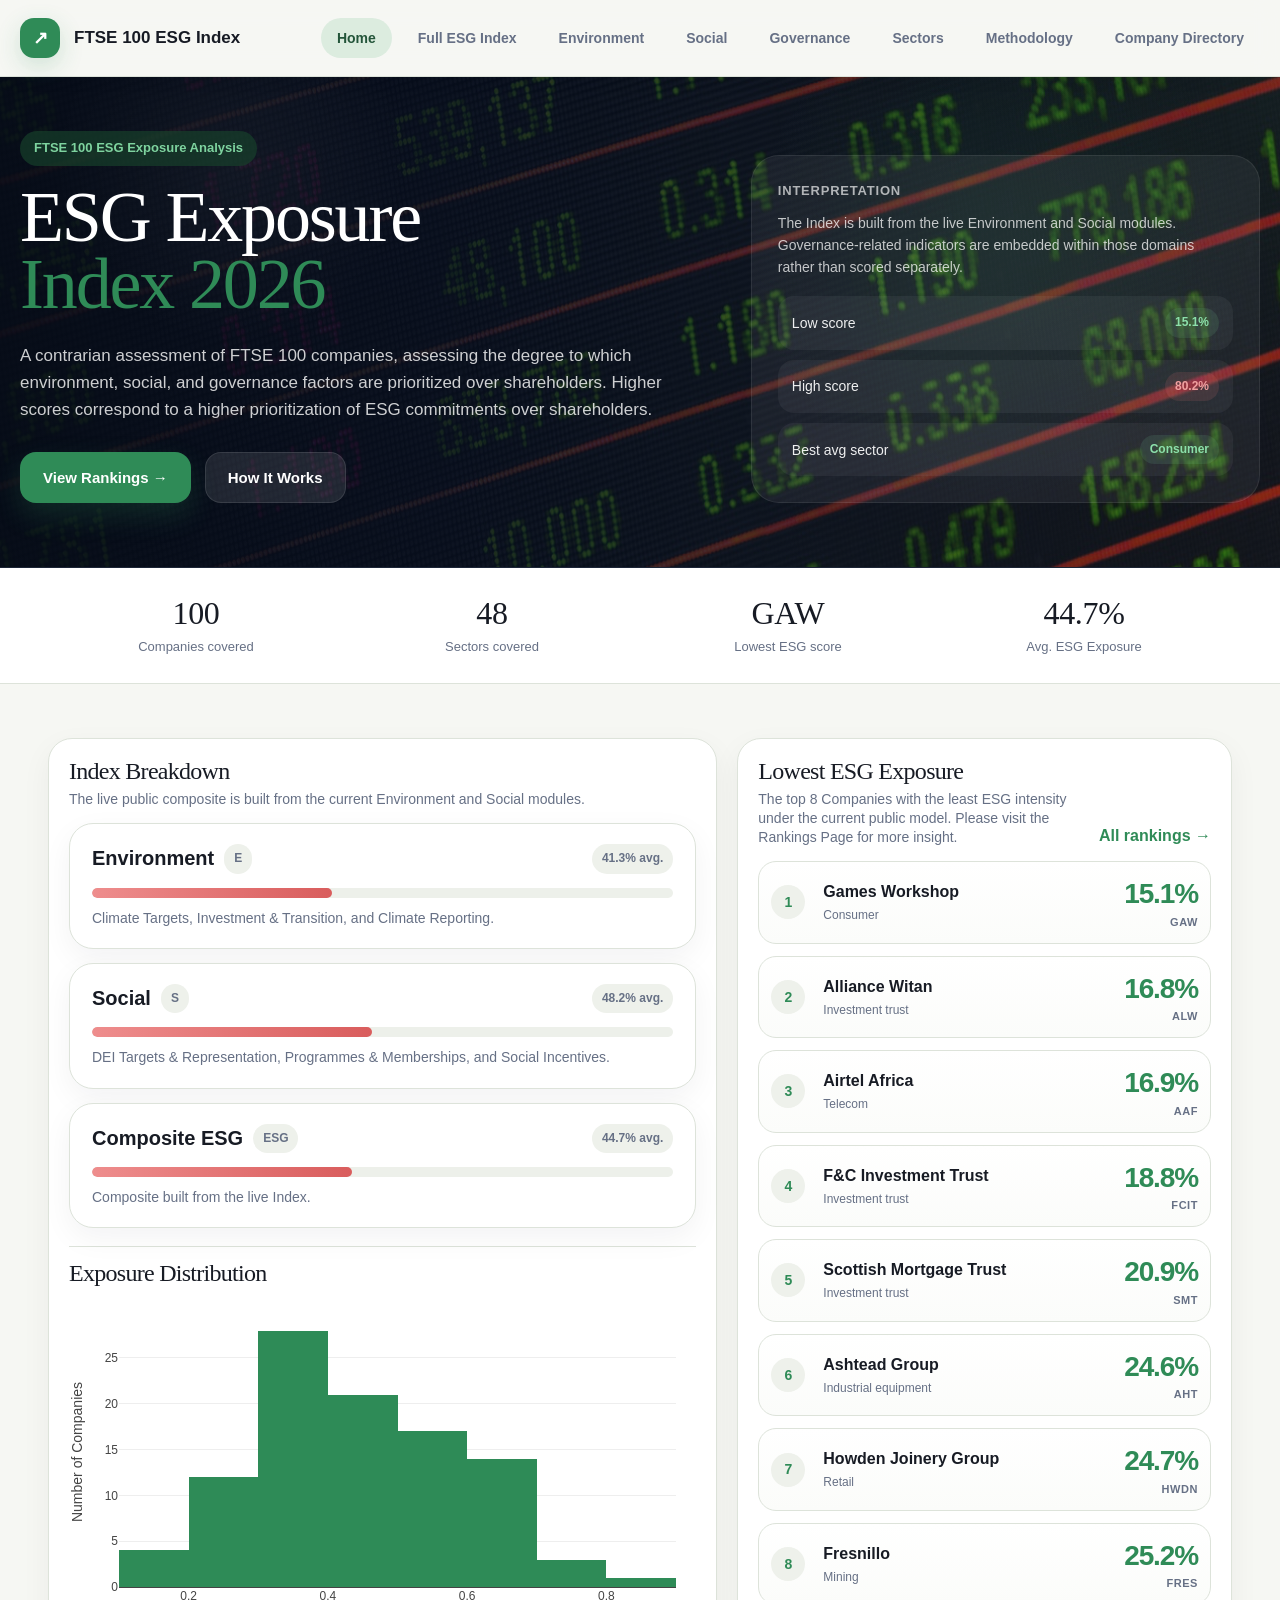
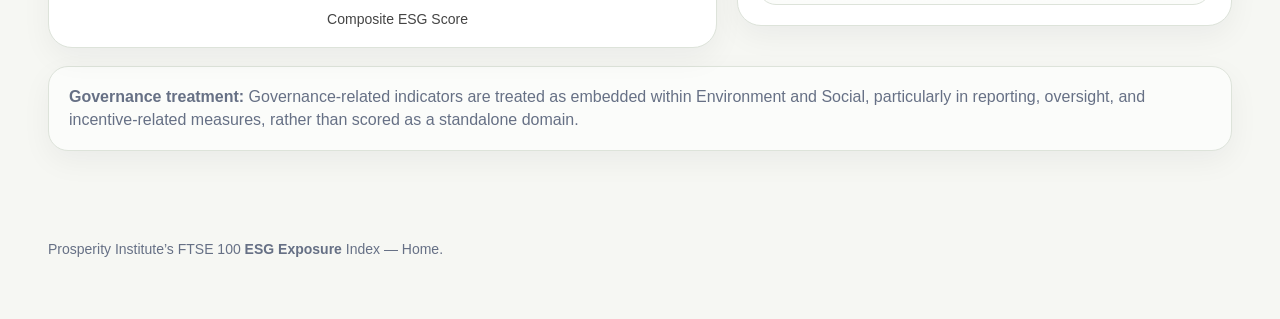
==== index.html @ 39b583f1 "Changing front page intro" ====
<!DOCTYPE html>
<html lang="en">
<head>
  <meta charset="UTF-8" />
  <meta name="viewport" content="width=device-width, initial-scale=1.0" />
  <title>FTSE 100 ESG Exposure Index</title>
  <link rel="stylesheet" href="styles.css" />
  <script src="https://cdn.plot.ly/plotly-2.35.2.min.js"></script>
  <script defer src="data.js"></script>
  <script defer src="index.js"></script>
</head>
<body>
  <header>
    <div class="wrap nav">
      <a href="index.html" class="brand">
        <div class="brand-mark">↗</div>
        <div class="brand-name">FTSE 100 ESG Index</div>
      </a>
      <nav class="nav-links">
        <a href="index.html" class="active">Home</a>
        <a href="esg.html">Full ESG Index</a>
        <a href="rankings.html">Environment</a>
        <a href="social.html">Social</a>
        <a href="governance.html">Governance</a>
        <a href="sectors.html">Sectors</a>
        <a href="methodology.html">Methodology</a>
        <a href="companies.html">Company Directory</a>
      </nav>
    </div>
  </header>

  <section class="hero">
    <div class="wrap hero-inner">
      <div>
        <div class="eyebrow">FTSE 100 ESG Exposure Analysis</div>
        <h1>
          ESG Exposure
          <span class="accent">Index 2026</span>
        </h1>
        <p>
          A contrarian assessment of FTSE 100 companies, assessing the degree to which environment, social, and governance factors are prioritized over shareholders. Higher scores correspond to a higher prioritization of ESG commitments over shareholders.
        </p>

        <div class="hero-actions">
          <a href="esg.html" class="btn btn-primary">View Rankings →</a>
          <a href="methodology.html" class="btn btn-secondary">How It Works</a>
        </div>
      </div>

      <div class="hero-panel">
        <h3>Interpretation</h3>
        <p>
          The Index is built from the live Environment and Social modules.
          Governance-related indicators are embedded within those domains rather than scored separately.
        </p>
        <div class="signal-list" id="heroSignalList"></div>
      </div>
    </div>
  </section>

  <div class="stats-strip">
    <div class="wrap stats-grid" id="overviewStatsGrid"></div>
  </div>

  <section class="page">
    <div class="wrap">
      <div class="overview-feature-grid">
        <div class="card overview-breakdown-card">
          <div class="section-head overview-feature-head">
            <div>
              <h2>Index Breakdown</h2>
              <p>
                The live public composite is built from the current Environment and Social modules.
              </p>
            </div>
          </div>

          <div class="pillar-stack">
            <div class="pillar-card">
              <div class="pillar-top">
                <div class="pillar-title">
                  <span>Environment</span>
                  <span class="pill">E</span>
                </div>
                <span class="pill" id="envAvgPill">0.0% avg.</span>
              </div>
              <div class="progress red">
                <span id="envAvgBar" style="width:0%"></span>
              </div>
              <div class="pillar-note">
                Climate Targets, Investment &amp; Transition, and Climate Reporting.
              </div>
            </div>

            <div class="pillar-card">
              <div class="pillar-top">
                <div class="pillar-title">
                  <span>Social</span>
                  <span class="pill">S</span>
                </div>
                <span class="pill" id="socAvgPill">0.0% avg.</span>
              </div>
              <div class="progress red">
                <span id="socAvgBar" style="width:0%"></span>
              </div>
              <div class="pillar-note">
                DEI Targets &amp; Representation, Programmes &amp; Memberships, and Social Incentives.
              </div>
            </div>

            <div class="pillar-card">
              <div class="pillar-top">
                <div class="pillar-title">
                  <span>Composite ESG</span>
                  <span class="pill">ESG</span>
                </div>
                <span class="pill" id="esgAvgPill">0.0% avg.</span>
              </div>
              <div class="progress red">
                <span id="esgAvgBar" style="width:0%"></span>
              </div>
              <div class="pillar-note">
               Composite built from the live Index.
              </div>
            </div>
          </div>

         <div class="overview-distribution-block">
  <div class="section-head overview-feature-head">
    <h2>Exposure Distribution</h2>
  </div>
  <div id="overviewDistributionChart" style="width:100%;height:320px;"></div>
</div>

</div> <!-- CLOSE overview-breakdown-card -->

<div class="card overview-leaderboard-card">
          <div class="section-head overview-feature-head">
            <div>
              <h2>Lowest ESG Exposure</h2>
              <p>The top 8 Companies with the least ESG intensity under the current public model. Please visit the Rankings Page for more insight.</p>
            </div>
            <a href="esg.html" class="section-link">All rankings →</a>
          </div>

          <div class="leaderboard-list" id="overviewLeaderboard"></div>
        </div>
      </div>

      <div class="construction" style="margin-top:18px;">
        <strong>Governance treatment:</strong>
        Governance-related indicators are treated as embedded within Environment and Social,
        particularly in reporting, oversight, and incentive-related measures, rather than scored as a
        standalone domain.
      </div>
    </div>
  </section>

  <footer class="foot">
    <div class="wrap">
      Prosperity Institute’s FTSE 100 <strong>ESG Exposure</strong> Index — Home.
    </div>
  </footer>
</body>
</html>
---- styles.css ----
:root {
  --bg: #f6f7f3;
  --surface: #ffffff;
  --surface-soft: #f0f3ee;
  --surface-muted: #eef1eb;
  --ink: #171b24;
  --ink-soft: #667085;
  --ink-faint: #98a2b3;
  --line: #dde3da;
  --line-dark: #d0d8ce;

  --navy: #10192b;
  --navy-2: #17233b;

  --green: #2f8b57;
  --green-soft: #dcecdf;
  --green-faint: #edf7ef;

  --social: #4867c9;
  --social-soft: #e8ecfb;
  --social-faint: #f3f5fe;

  --esg: #6d4cc4;
  --esg-soft: #eee8fb;
  --esg-faint: #f7f4fe;

  --red: #d95d5d;
  --red-soft: #fae8e8;

  --amber: #c6872f;
  --amber-soft: #f6ecd9;

  --shadow: 0 10px 30px rgba(16, 25, 43, 0.05);
  --shadow-strong: 0 18px 40px rgba(16, 25, 43, 0.08);
  --radius-xl: 28px;
  --radius-lg: 24px;
  --radius-md: 18px;
  --radius-sm: 12px;
}

* {
  box-sizing: border-box;
}

html {
  scroll-behavior: smooth;
}

body {
  margin: 0;
  font-family: Inter, Arial, sans-serif;
  background: var(--bg);
  color: var(--ink);
  line-height: 1.45;
  -webkit-font-smoothing: antialiased;
  text-rendering: optimizeLegibility;
}

a {
  color: inherit;
  text-decoration: none;
}

.wrap {
  max-width: 1240px;
  margin: 0 auto;
  padding: 0 28px;
}

.wrap-wide {
  max-width: 1540px;
  margin: 0 auto;
  padding: 0 24px;
}

/* =========================
   Header / Navigation
========================= */

header {
  position: sticky;
  top: 0;
  z-index: 50;
  background: rgba(246, 247, 243, 0.92);
  backdrop-filter: blur(12px);
  border-bottom: 1px solid var(--line);
  box-shadow: 0 4px 18px rgba(16, 25, 43, 0.03);
}

.nav {
  display: flex;
  align-items: center;
  justify-content: space-between;
  gap: 24px;
  padding: 18px 0;
}

.brand {
  display: flex;
  align-items: center;
  gap: 14px;
  font-weight: 700;
  color: var(--ink);
  text-decoration: none;
  min-width: 0;
}

.brand-mark {
  width: 40px;
  height: 40px;
  border-radius: 14px;
  display: grid;
  place-items: center;
  background: var(--green);
  color: white;
  box-shadow: 0 8px 24px rgba(47, 139, 87, 0.2);
  font-size: 18px;
  flex: 0 0 auto;
}

.brand-name {
  font-size: 17px;
  font-weight: 700;
  white-space: nowrap;
}

.nav-links {
  display: flex;
  gap: 10px;
  flex-wrap: wrap;
  justify-content: flex-end;
}

.nav-links a {
  padding: 10px 16px;
  border-radius: 999px;
  color: var(--ink-soft);
  font-weight: 600;
  font-size: 14px;
  transition: 0.18s ease;
}

.nav-links a.active,
.nav-links a:hover {
  background: var(--green-soft);
  color: #24553a;
}

/* Environment button — slightly darker green */
.nav-links a[href="rankings.html"]:hover,
.nav-links a[href="rankings.html"].active {
  background: #b9d3bf;
  color: #0f2b1d;
}

/* ESG button always purple when hovered / active */
.nav-links a[href="esg.html"]:hover,
.nav-links a[href="esg.html"].active {
  background: var(--esg-soft);
  color: #5336a1;
}

/* Social button always blue when hovered / active */
.nav-links a[href="social.html"]:hover,
.nav-links a[href="social.html"].active {
  background: var(--social-soft);
  color: #334a96;
}

/* Governance button always red when hovered / active */
.nav-links a[href="governance.html"]:hover,
.nav-links a[href="governance.html"].active {
  background: var(--red-soft);
  color: #b54747;
}

.hero {
  position: relative;
  overflow: hidden;
  color: white;
  border-bottom: 1px solid rgba(255, 255, 255, 0.05);
  background: linear-gradient(90deg, var(--navy) 0%, #111a2d 48%, #0f1727 100%);
}

.hero::before {
  content: "";
  position: absolute;
  inset: 0;
  background:
    linear-gradient(
      90deg,
      rgba(6, 12, 24, 0.96) 0%,
      rgba(8, 15, 30, 0.90) 34%,
      rgba(9, 18, 34, 0.72) 58%,
      rgba(10, 18, 34, 0.48) 100%
    ),
    radial-gradient(circle at right top, rgba(47, 139, 87, 0.14), transparent 28%),
    url("./Stock_Market_Changes.png") center center / cover no-repeat;
  z-index: 0;
}
.hero::after {
  content: "";
  position: absolute;
  inset: 0;
  background:
    radial-gradient(circle at 78% 35%, rgba(47, 139, 87, 0.12), transparent 24%),
    radial-gradient(circle at 18% 18%, rgba(255, 255, 255, 0.04), transparent 16%);
  pointer-events: none;
  z-index: 0;
}

.hero-inner {
  position: relative;
  z-index: 1;
}

.hero-inner {
  display: grid;
  grid-template-columns: 1.15fr 0.85fr;
  gap: 42px;
  padding: 54px 0 64px;
  align-items: stretch;
}

.eyebrow {
  display: inline-flex;
  align-items: center;
  gap: 8px;
  padding: 8px 14px;
  border-radius: 999px;
  background: rgba(24, 66, 43, 0.65);
  color: #7ed39f;
  font-size: 13px;
  font-weight: 600;
}

.hero h1 {
  margin: 18px 0 0;
  font-family: Georgia, "Times New Roman", serif;
  font-size: 72px;
  line-height: 0.93;
  letter-spacing: -0.03em;
  font-weight: 400;
}

.hero h1 .accent {
  color: var(--green);
  display: block;
}

.hero p {
  margin: 24px 0 0;
  max-width: 740px;
  color: rgba(255, 255, 255, 0.8);
  font-size: 17px;
  line-height: 1.6;
}

.hero-actions {
  margin-top: 28px;
  display: flex;
  gap: 14px;
  flex-wrap: wrap;
}

.btn {
  display: inline-flex;
  align-items: center;
  justify-content: center;
  gap: 10px;
  padding: 14px 22px;
  border-radius: 16px;
  font-weight: 700;
  font-size: 15px;
  border: 1px solid transparent;
  transition: transform 0.15s ease, box-shadow 0.15s ease, opacity 0.15s ease;
}

.btn:hover {
  transform: translateY(-1px);
}

.btn-primary {
  background: var(--green);
  color: white;
  box-shadow: 0 12px 28px rgba(47, 139, 87, 0.22);
}

.btn-secondary {
  background: rgba(255, 255, 255, 0.1);
  color: white;
  border-color: rgba(255, 255, 255, 0.1);
}

.hero-panel {
  align-self: end;
  background: rgba(255, 255, 255, 0.06);
  border: 1px solid rgba(255, 255, 255, 0.08);
  border-radius: var(--radius-xl);
  padding: 26px;
}

.hero-panel h3 {
  margin: 0 0 12px;
  font-size: 13px;
  letter-spacing: 0.06em;
  text-transform: uppercase;
  color: rgba(255, 255, 255, 0.66);
}

.hero-panel p {
  margin: 0 0 14px;
  font-size: 14px;
  color: rgba(255, 255, 255, 0.74);
  line-height: 1.55;
}

.signal-list {
  display: grid;
  gap: 10px;
  margin-top: 18px;
}

.signal {
  display: flex;
  align-items: center;
  justify-content: space-between;
  gap: 16px;
  background: rgba(255, 255, 255, 0.05);
  border-radius: 16px;
  padding: 12px 14px;
}

.signal .name {
  font-size: 14px;
  color: rgba(255, 255, 255, 0.92);
}

.signal .tag {
  border-radius: 999px;
  padding: 6px 10px;
  background: rgba(126, 211, 159, 0.12);
  color: #8ce0aa;
  font-size: 12px;
  font-weight: 700;
}

/* =========================
   Stats Strip
========================= */

.stats-strip {
  background: var(--surface);
  border-bottom: 1px solid var(--line);
}

.stats-grid {
  display: grid;
  grid-template-columns: repeat(4, 1fr);
  gap: 0;
}

.stat {
  padding: 28px 12px;
  text-align: center;
}

.stat-value {
  font-family: Georgia, "Times New Roman", serif;
  font-size: 44px;
  line-height: 1.05;
  letter-spacing: -0.02em;
  font-weight: 400;
}

.stat-label {
  margin-top: 6px;
  color: var(--ink-soft);
  font-size: 15px;
}

/* =========================
   General Page Sections
========================= */

section.page {
  padding: 54px 0;
}

.section-head {
  display: flex;
  align-items: end;
  justify-content: space-between;
  gap: 20px;
  margin-bottom: 22px;
}

.section-head h1,
.section-head h2 {
  margin: 0;
  font-family: Georgia, "Times New Roman", serif;
  font-size: 46px;
  line-height: 1.02;
  letter-spacing: -0.03em;
  font-weight: 400;
  white-space: normal;
  overflow-wrap: anywhere;
  word-break: break-word;
  max-width: 100%;
}

.section-head p {
  margin: 8px 0 0;
  color: var(--ink-soft);
  max-width: 760px;
  font-size: 18px;
  line-height: 1.4;
}

.section-link {
  color: var(--green);
  font-weight: 700;
  white-space: nowrap;
}

.construction {
  margin-top: 18px;
  background: #fbfcfa;
  border: 1px solid var(--line);
  border-radius: 20px;
  padding: 18px 20px;
  color: var(--ink-soft);
  box-shadow: var(--shadow);
}

/* =========================
   Cards / Blocks
========================= */

.pillar-card,
.card,
.method-card,
.simple-card {
  background: var(--surface);
  border: 1px solid var(--line);
  border-radius: 24px;
  box-shadow: var(--shadow);
}

.pillar-stack {
  display: grid;
  gap: 14px;
}

.pillar-card {
  padding: 20px 22px;
}

.pillar-top {
  display: flex;
  justify-content: space-between;
  gap: 16px;
  align-items: center;
  margin-bottom: 14px;
}

.pillar-title {
  display: flex;
  gap: 10px;
  align-items: center;
  font-weight: 700;
  font-size: 20px;
}

.pill {
  display: inline-flex;
  align-items: center;
  gap: 8px;
  padding: 6px 10px;
  border-radius: 999px;
  font-size: 12px;
  font-weight: 700;
  background: var(--surface-muted);
  color: var(--ink-soft);
}

.progress {
  position: relative;
  width: 100%;
  height: 10px;
  background: #edf0ea;
  border-radius: 999px;
  overflow: hidden;
}

.progress > span {
  display: block;
  height: 100%;
  border-radius: 999px;
  background: linear-gradient(90deg, #40b777 0%, var(--green) 100%);
}

.progress.red > span {
  background: linear-gradient(90deg, #ee8d8d 0%, var(--red) 100%);
}

.pillar-note {
  margin-top: 10px;
  color: var(--ink-soft);
  font-size: 14px;
}

.method-grid,
.simple-grid {
  display: grid;
  grid-template-columns: repeat(3, 1fr);
  gap: 18px;
}

.method-card,
.simple-card {
  padding: 24px;
}

.method-card h3,
.simple-card h3 {
  margin: 0 0 14px;
  font-size: 24px;
  font-family: Georgia, "Times New Roman", serif;
  font-weight: 400;
}

.method-card ul {
  margin: 0;
  padding-left: 18px;
  color: var(--ink-soft);
}

.method-card li {
  margin: 10px 0;
}

.simple-card p,
.simple-card li {
  color: var(--ink-soft);
  margin: 0;
}

/* =========================
   Leaderboard
========================= */

.leaderboard {
  padding: 20px;
}

.leaderboard-list {
  display: grid;
  gap: 10px;
}

.lb-row {
  display: grid;
  grid-template-columns: 46px minmax(0, 1fr) 140px;
  gap: 14px;
  align-items: center;
  padding: 14px 14px;
  border-radius: 18px;
  border: 1px solid var(--line);
  background: linear-gradient(180deg, #fff, #fbfcfa);
}

.lb-rank {
  width: 34px;
  height: 34px;
  border-radius: 999px;
  display: grid;
  place-items: center;
  background: var(--surface-muted);
  color: var(--green);
  font-weight: 800;
  font-size: 14px;
}

.lb-company .name {
  font-weight: 700;
  font-size: 18px;
  white-space: nowrap;
  overflow: hidden;
  text-overflow: ellipsis;
}

.lb-company .meta {
  margin-top: 4px;
  color: var(--ink-soft);
  font-size: 13px;
}

.lb-score {
  text-align: right;
}

.lb-score .value {
  font-size: 34px;
  font-weight: 800;
  letter-spacing: -0.04em;
}

.lb-score .ticker {
  color: var(--ink-soft);
  font-size: 12px;
  font-weight: 700;
  letter-spacing: 0.05em;
}

/* =========================
   Toolbar / Controls
========================= */

.toolbar {
  display: grid;
  grid-template-columns: minmax(0, 1fr) 220px 160px;
  gap: 12px;
  margin: 22px 0;
}

.control {
  border-radius: 18px;
  border: 1px solid var(--line-dark);
  background: var(--surface);
  padding: 14px 16px;
  font-size: 15px;
  color: var(--ink);
  outline: none;
  transition: border-color 0.15s ease, box-shadow 0.15s ease, background 0.15s ease;
}

.control::placeholder {
  color: var(--ink-faint);
}

.control:focus {
  border-color: rgba(47, 139, 87, 0.55);
  box-shadow: 0 0 0 4px rgba(47, 139, 87, 0.10);
  background: #fff;
}

/* =========================
   Tables
========================= */

.table-card {
  background: var(--surface);
  border: 1px solid var(--line);
  border-radius: 24px;
  box-shadow: var(--shadow-strong);
  overflow: hidden;
}

.table-wrap {
  overflow-x: auto;
  border-radius: 24px;
}

table {
  width: 100%;
  border-collapse: collapse;
  min-width: 1350px;
}

thead th {
  text-align: left;
  padding: 18px 16px;
  font-size: 13px;
  color: var(--ink-soft);
  letter-spacing: 0.04em;
  text-transform: uppercase;
  border-bottom: 1px solid var(--line);
  background: #fbfcfa;
  position: sticky;
  top: 0;
  z-index: 2;
  cursor: pointer;
  white-space: nowrap;
  transition: color 0.15s ease, background 0.15s ease;
}

thead th:hover {
  color: var(--ink);
  background: #f5f7f3;
}

tbody td {
  padding: 16px;
  border-bottom: 1px solid var(--line);
  vertical-align: middle;
  font-size: 15px;
}

tbody tr {
  transition: background 0.15s ease;
}

tbody tr:hover {
  background: #fbfcfa;
}

tbody tr:nth-child(even) {
  background: rgba(251, 252, 250, 0.55);
}

tbody tr:nth-child(even):hover {
  background: #f7f9f5;
}

.rank-badge {
  width: 32px;
  height: 32px;
  border-radius: 999px;
  display: grid;
  place-items: center;
  background: var(--surface-muted);
  color: var(--green);
  font-weight: 800;
  font-size: 14px;
}

.ticker-badge {
  display: inline-flex;
  padding: 5px 8px;
  border-radius: 8px;
  background: var(--surface-muted);
  color: var(--ink-soft);
  font-size: 12px;
  font-weight: 700;
  letter-spacing: 0.03em;
}

.company-name {
  font-weight: 700;
  font-size: 16px;
  min-width: 240px;
}

.sector-name {
  color: var(--ink-soft);
}

.metric-cell {
  display: flex;
  align-items: center;
  gap: 10px;
}

.metric-cell .pct {
  min-width: 54px;
  text-align: right;
  color: var(--ink-soft);
  font-weight: 700;
  font-size: 13px;
  font-variant-numeric: tabular-nums;
}

.tiny-track {
  width: 82px;
  height: 8px;
  border-radius: 999px;
  background: #edf0ea;
  overflow: hidden;
  position: relative;
}

.tiny-fill {
  height: 100%;
  border-radius: 999px;
  background: linear-gradient(90deg, #40b777 0%, var(--green) 100%);
}

.tiny-fill.bad {
  background: linear-gradient(90deg, #ee8d8d 0%, var(--red) 100%);
}

.score-value {
  font-size: 17px;
  font-weight: 800;
  letter-spacing: -0.02em;
  font-variant-numeric: tabular-nums;
}

.tier-pill {
  display: inline-flex;
  align-items: center;
  gap: 8px;
  padding: 8px 12px;
  border-radius: 999px;
  font-size: 13px;
  font-weight: 700;
}

.tier-pill::before {
  content: '';
  width: 7px;
  height: 7px;
  border-radius: 999px;
  background: currentColor;
}

.tier-best {
  color: #1f7a46;
  background: #e8f5ea;
}

.tier-good {
  color: #4f9b63;
  background: #eef8f0;
}

.tier-moderate {
  color: #b7811f;
  background: #f8edd8;
}

.tier-poor {
  color: #c96a2b;
  background: #faeadf;
}

.tier-wasteful {
  color: #c94b4b;
  background: #f9e3e3;
}

/* =========================
   Optional Domain Utility Classes
   (Can be used later without breaking anything now)
========================= */

.domain-pill {
  display: inline-flex;
  align-items: center;
  gap: 8px;
  border-radius: 999px;
  padding: 7px 12px;
  font-size: 12px;
  font-weight: 800;
  letter-spacing: 0.02em;
}

.domain-pill.environment {
  background: var(--green-soft);
  color: #24553a;
}

.domain-pill.social {
  background: var(--social-soft);
  color: #334a96;
}

.domain-pill.esg {
  background: var(--esg-soft);
  color: #5336a1;
}

.page-banner {
  background: var(--surface);
  border: 1px solid var(--line);
  border-radius: 24px;
  box-shadow: var(--shadow);
  padding: 20px 22px;
  margin-bottom: 18px;
}

.page-banner.environment {
  background:
    linear-gradient(180deg, #ffffff 0%, #f8fcf9 100%);
  border-color: #d7e7db;
}

.page-banner.social {
  background:
    linear-gradient(180deg, #ffffff 0%, #f8f9fe 100%);
  border-color: #dce3fb;
}

.page-banner.esg {
  background:
    linear-gradient(180deg, #ffffff 0%, #faf8fe 100%);
  border-color: #e5dcfa;
}

/* =========================
   Sector Summary / Page Support
========================= */

.sector-stat-card {
  min-height: 120px;
  display: flex;
  flex-direction: column;
  justify-content: space-between;
  padding: 14px 18px;
}

.sector-stat-value {
  font-size: 22px !important;
  line-height: 1.05 !important;
  white-space: normal !important;
  overflow-wrap: anywhere !important;
  word-break: break-word !important;
  max-width: 100% !important;
  margin: 6px 0 !important;
}

.stat-note {
  font-size: 12px;
  line-height: 1.2;
  margin-top: 6px;
}

.mini-chart-card,
.sector-panel-card,
.main-leaderboard-card {
  background: var(--surface);
  border: 1px solid var(--line);
  border-radius: 24px;
  box-shadow: var(--shadow);
}

.mini-chart-card,
.sector-panel-card {
  padding: 18px 20px 20px 20px;
}

.main-leaderboard-card {
  padding: 20px;
}

.overview-mini-head {
  margin-bottom: 10px !important;
}

.overview-mini-head p {
  font-size: 15px !important;
  line-height: 1.3 !important;
  margin: 0 !important;
  white-space: normal !important;
  overflow-wrap: anywhere !important;
  word-break: break-word !important;
  max-width: 100% !important;
}

.sector-head {
  margin-bottom: 14px !important;
}

.sector-head h2 {
  font-size: 26px !important;
  line-height: 1.08 !important;
  margin: 0 0 6px 0 !important;
  white-space: normal !important;
  overflow-wrap: anywhere !important;
  word-break: break-word !important;
}

.sector-head p {
  font-size: 15px !important;
  line-height: 1.3 !important;
  margin: 0 !important;
  white-space: normal !important;
  overflow-wrap: anywhere !important;
  word-break: break-word !important;
  max-width: 100% !important;
}

/* =========================
   Footer
========================= */

.foot {
  padding: 34px 0 60px;
  color: var(--ink-soft);
  font-size: 14px;
}

/* =========================
   Responsive
========================= */

@media (max-width: 1200px) {
  .hero-inner {
    grid-template-columns: 1fr;
  }

  .stats-grid {
    grid-template-columns: repeat(2, 1fr);
  }
}

@media (max-width: 980px) {
  .toolbar {
    grid-template-columns: 1fr;
  }

  .method-grid,
  .simple-grid {
    grid-template-columns: 1fr;
  }

  .overview-grid {
    grid-template-columns: 1fr;
  }

  .section-head {
    align-items: start;
    flex-direction: column;
  }

  .section-head h1,
  .section-head h2 {
    font-size: 38px;
  }

  .hero h1 {
    font-size: 58px;
  }

  .nav {
    align-items: flex-start;
    flex-direction: column;
  }

  .nav-links {
    justify-content: flex-start;
  }
}

@media (max-width: 900px) {
  .sector-stat-value {
    font-size: 18px !important;
  }

  .overview-mini-head h2,
  .sector-head h2 {
    font-size: 22px !important;
  }

  .overview-mini-head p,
  .sector-head p {
    font-size: 14px !important;
  }

  .mini-chart-card,
  .sector-panel-card {
    padding: 16px;
  }
}

@media (max-width: 720px) {
  .wrap,
  .wrap-wide {
    padding-left: 18px;
    padding-right: 18px;
  }

  .hero h1 {
    font-size: 46px;
  }

  .section-head h1,
  .section-head h2 {
    font-size: 32px;
  }

  .stat-value {
    font-size: 40px;
  }

  .company-name {
    min-width: 180px;
  }
}

@media (max-width: 640px) {
  .overview-mini-head h2,
  .sector-head h2 {
    font-size: 20px !important;
  }

  .nav-links a {
    padding: 9px 13px;
    font-size: 13px;
  }

  .btn {
    width: 100%;
  }
}
/* =========================
   SOCIAL PAGE TABLE COMPACT FIX
========================= */

body.page-social table {
  min-width: 1180px;
}

body.page-social thead th {
  white-space: normal;
  line-height: 1.15;
  font-size: 11px;
  padding: 16px 12px;
}

body.page-social tbody td {
  padding: 14px 12px;
}

body.page-social .company-name {
  min-width: 150px;
  font-size: 15px;
}

body.page-social .sector-name {
  font-size: 13px;
}

body.page-social .metric-cell {
  gap: 8px;
}

body.page-social .tiny-track {
  width: 64px;
}

body.page-social .metric-cell .pct {
  min-width: 40px;
  font-size: 12px;
}

body.page-social .score-value {
  font-size: 16px;
}

body.page-social .ticker-badge {
  font-size: 11px;
  padding: 4px 7px;
}

body.page-social .tier-pill {
  padding: 7px 10px;
  font-size: 12px;
}

@media (max-width: 1200px) {
  body.page-social table {
    min-width: 1080px;
  }

  body.page-social .company-name {
    min-width: 135px;
  }

  body.page-social .tiny-track {
    width: 58px;
  }
}

@media (max-width: 900px) {
  body.page-social table {
    min-width: 980px;
  }

  body.page-social thead th {
    font-size: 10px;
    padding: 14px 10px;
  }

  body.page-social tbody td {
    padding: 12px 10px;
  }

  body.page-social .company-name {
    min-width: 120px;
    font-size: 14px;
  }

  body.page-social .tiny-track {
    width: 52px;
  }

  body.page-social .metric-cell .pct {
    min-width: 36px;
    font-size: 11px;
  }
}
/* =========================
   OVERVIEW / SECTORS LAYOUT REFRESH
========================= */

.overview-feature-grid {
  display: grid;
  grid-template-columns: 1.15fr 0.85fr;
  gap: 20px;
  align-items: start;
}

.overview-feature-head {
  margin-bottom: 14px;
}

.overview-feature-head h2,
.overview-mini-head h2 {
  font-family: Georgia, "Times New Roman", serif;
  font-size: 24px;
  line-height: 1.08;
  letter-spacing: -0.03em;
  font-weight: 400;
  margin: 0 0 6px 0;
  white-space: normal;
  overflow-wrap: anywhere;
  word-break: break-word;
}
.overview-feature-head p {
  margin: 0;
  font-size: 14px;
  line-height: 1.35;
  color: var(--ink-soft);
  max-width: 100%;
}

.overview-breakdown-card,
.overview-leaderboard-card {
  padding: 20px;
}

.breakdown-stack {
  display: grid;
  gap: 12px;
}

.breakdown-row {
  display: grid;
  grid-template-columns: minmax(0, 1fr) 96px;
  gap: 16px;
  align-items: center;
  padding: 16px 16px;
  border: 1px solid var(--line);
  border-radius: 18px;
  background: linear-gradient(180deg, #fff, #fbfcfa);
}

.breakdown-main {
  min-width: 0;
}

.breakdown-title {
  font-size: 15px;
  font-weight: 800;
  margin-bottom: 4px;
}

.breakdown-note {
  font-size: 13px;
  line-height: 1.35;
  color: var(--ink-soft);
}

.breakdown-metric {
  text-align: right;
  font-size: 15px;
  font-weight: 800;
  color: var(--green);
  white-space: nowrap;
}

.overview-mini-grid {
  display: grid;
  grid-template-columns: repeat(2, minmax(0, 1fr));
  gap: 18px;
}

.overview-leaderboard-card .leaderboard-list {
  gap: 12px;
}

.overview-leaderboard-card .lb-row {
  grid-template-columns: 40px minmax(0, 1fr) 92px;
  gap: 12px;
  padding: 12px 12px;
}

.overview-leaderboard-card .lb-company .name {
  font-size: 16px;
}

.overview-leaderboard-card .lb-company .meta {
  font-size: 12px;
}

.overview-leaderboard-card .lb-score .value {
  font-size: 28px;
  color: var(--green);
}

.overview-leaderboard-card .lb-score .ticker {
  font-size: 11px;
}

@media (max-width: 1100px) {
  .overview-feature-grid {
    grid-template-columns: 1fr;
  }

  .overview-mini-grid {
    grid-template-columns: 1fr;
  }
}

@media (max-width: 720px) {
  .breakdown-row {
    grid-template-columns: 1fr;
    gap: 10px;
  }

  .breakdown-metric {
    text-align: left;
  }

  .overview-breakdown-card,
  .overview-leaderboard-card {
    padding: 16px;
  }
}
/* =========================
   HOMEPAGE BREAKDOWN CARD FIX
========================= */

.breakdown-card-list {
  display: grid;
  gap: 14px;
}

.breakdown-card-item {
  border: 1px solid var(--line);
  border-radius: 18px;
  background: linear-gradient(180deg, #fff, #fbfcfa);
  padding: 16px 16px 14px;
}

.breakdown-card-top {
  display: flex;
  align-items: center;
  justify-content: space-between;
  gap: 16px;
  margin-bottom: 12px;
}

.breakdown-card-title-wrap {
  display: flex;
  align-items: center;
  gap: 10px;
  min-width: 0;
}

.breakdown-card-title {
  font-size: 16px;
  font-weight: 800;
  color: var(--ink);
}

.breakdown-card-tag {
  display: inline-flex;
  align-items: center;
  justify-content: center;
  min-width: 28px;
  height: 28px;
  padding: 0 8px;
  border-radius: 999px;
  background: var(--surface-muted);
  color: var(--ink-soft);
  font-size: 12px;
  font-weight: 800;
}

.breakdown-card-value {
  font-size: 16px;
  font-weight: 800;
  color: var(--green);
  white-space: nowrap;
}

.breakdown-card-value span {
  font-size: 12px;
  font-weight: 700;
  color: var(--ink-soft);
}

.breakdown-bar-track {
  width: 100%;
  height: 10px;
  border-radius: 999px;
  background: #eceee9;
  overflow: hidden;
  margin-bottom: 10px;
}

.breakdown-bar-fill {
  height: 100%;
  border-radius: 999px;
  background: linear-gradient(90deg, #ea9a9a 0%, #d95d5d 100%);
}

.breakdown-card-note {
  font-size: 13px;
  line-height: 1.4;
  color: var(--ink-soft);
}

.overview-distribution-block {
  margin-top: 18px;
  padding-top: 14px;
  border-top: 1px solid var(--line);
}

@media (max-width: 720px) {
  .breakdown-card-top {
    align-items: flex-start;
    flex-direction: column;
  }

  .breakdown-card-value {
    white-space: normal;
  }
}
/* =========================
   SMALLER STATS-STRIP TITLES
========================= */

#overviewStatsGrid .stat-value,
#sectorStatsGrid .stat-value {
  font-size: 32px !important;
  line-height: 1.08 !important;
  letter-spacing: -0.01em !important;
  font-weight: 400 !important;
  white-space: normal !important;
  overflow-wrap: anywhere !important;
  word-break: break-word !important;
}

#overviewStatsGrid .stat-label,
#sectorStatsGrid .stat-label {
  font-size: 13px !important;
  margin-top: 8px !important;
  line-height: 1.2 !important;
}
/* =========================
   SECTORS PAGE — STATS STRIP AS WIDGET
========================= */

.sector-stats-widget {
  padding: 0;
  overflow: hidden;
}

.sector-stats-grid {
  grid-template-columns: repeat(4, minmax(0, 1fr));
  background: transparent;
}

.sector-stats-widget .stat {
  padding: 24px 16px 20px;
  text-align: center;
  background: var(--surface);
}

.sector-stats-widget .stat + .stat {
  border-left: 1px solid var(--line);
}

#sectorStatsGrid .stat-value {
  font-size: 32px !important;
  line-height: 1.08 !important;
  letter-spacing: -0.01em !important;
  font-weight: 400 !important;
  white-space: normal !important;
  overflow-wrap: anywhere !important;
  word-break: break-word !important;
}

#sectorStatsGrid .stat-label {
  font-size: 12px !important;
  margin-top: 8px !important;
  line-height: 1.2 !important;
}

@media (max-width: 980px) {
  .sector-stats-grid {
    grid-template-columns: repeat(2, minmax(0, 1fr));
  }

  .sector-stats-widget .stat:nth-child(3),
  .sector-stats-widget .stat:nth-child(4) {
    border-top: 1px solid var(--line);
  }

  .sector-stats-widget .stat:nth-child(3) {
    border-left: none;
  }
}

@media (max-width: 640px) {
  .sector-stats-grid {
    grid-template-columns: 1fr;
  }

  .sector-stats-widget .stat + .stat {
    border-left: none;
    border-top: 1px solid var(--line);
  }
}

.governance-score-value {
  font-size: 16px;
  font-weight: 800;
  letter-spacing: -0.02em;
  font-variant-numeric: tabular-nums;
}

.governance-score-best {
  color: var(--green);
}

.governance-score-good {
  color:var(--green);
}

.governance-score-moderate {
  color: var(--yellow);
}

.governance-score-poor {
  color: var(--red);
}

.governance-score-wasteful {
  color: var(--red);
}
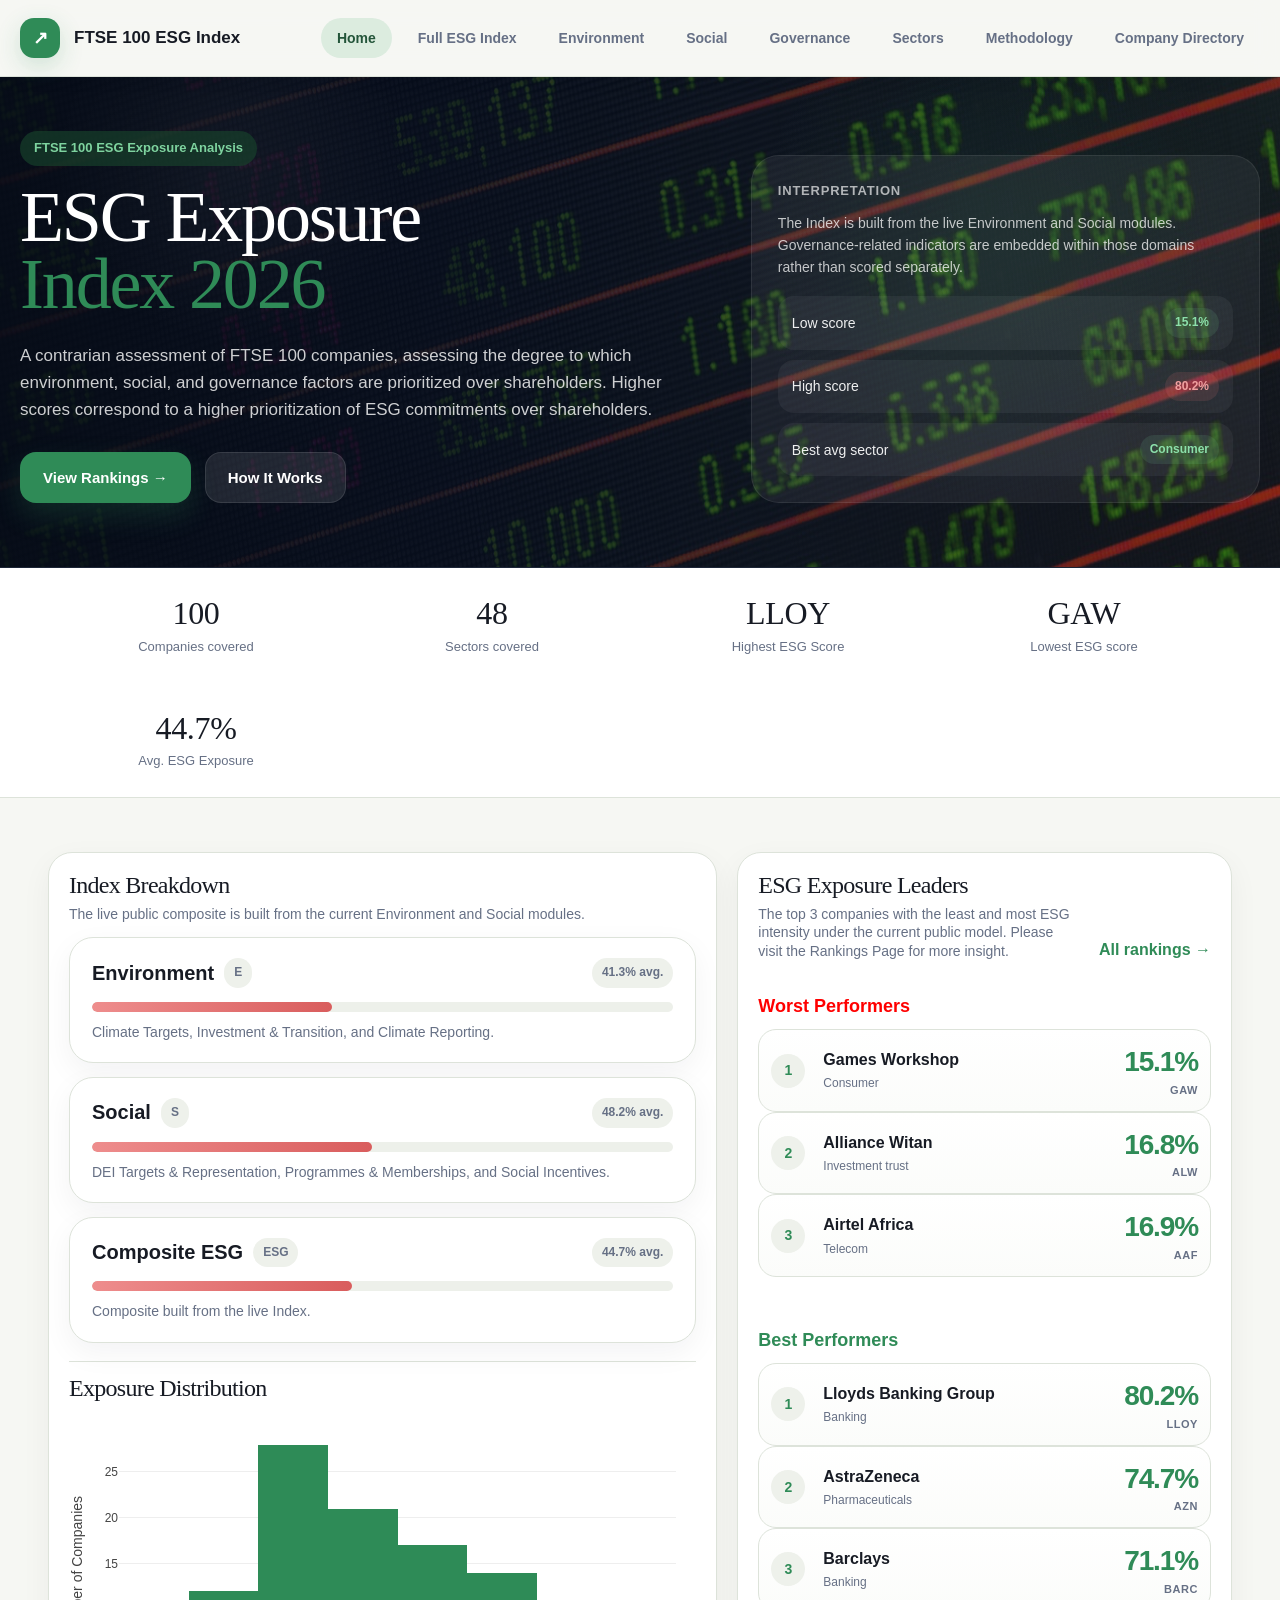
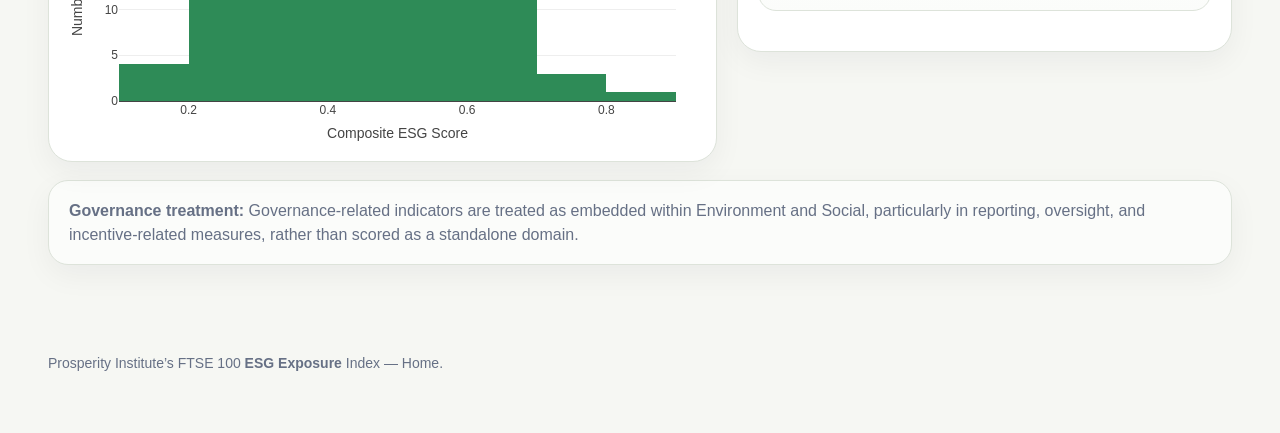
==== commit bab0a67c: "Change front page rankings" ====
--- a/index.html
+++ b/index.html
@@ -137,8 +137,8 @@
 <div class="card overview-leaderboard-card">
           <div class="section-head overview-feature-head">
             <div>
-              <h2>Lowest ESG Exposure</h2>
-              <p>The top 8 Companies with the least ESG intensity under the current public model. Please visit the Rankings Page for more insight.</p>
+              <h2>ESG Exposure Leaders</h2>
+              <p>The top 3 companies with the least and most ESG intensity under the current public model. Please visit the Rankings Page for more insight.</p>
             </div>
             <a href="esg.html" class="section-link">All rankings →</a>
           </div>
--- a/styles.css
+++ b/styles.css
@@ -1304,6 +1304,32 @@
   font-size: 11px;
 }
 
+.worst-value {
+  color: red;
+}
+
+.best-value {
+  color: var(--green);
+}
+
+.leaderboard-section {
+  margin-bottom: 20px;
+}
+
+.leaderboard-section h3 {
+  font-size: 18px;
+  margin-bottom: 10px;
+  font-weight: 600;
+}
+
+.worst-section h3 {
+  color: red;
+}
+
+.best-section h3 {
+  color: var(--green);
+}
+
 @media (max-width: 1100px) {
   .overview-feature-grid {
     grid-template-columns: 1fr;
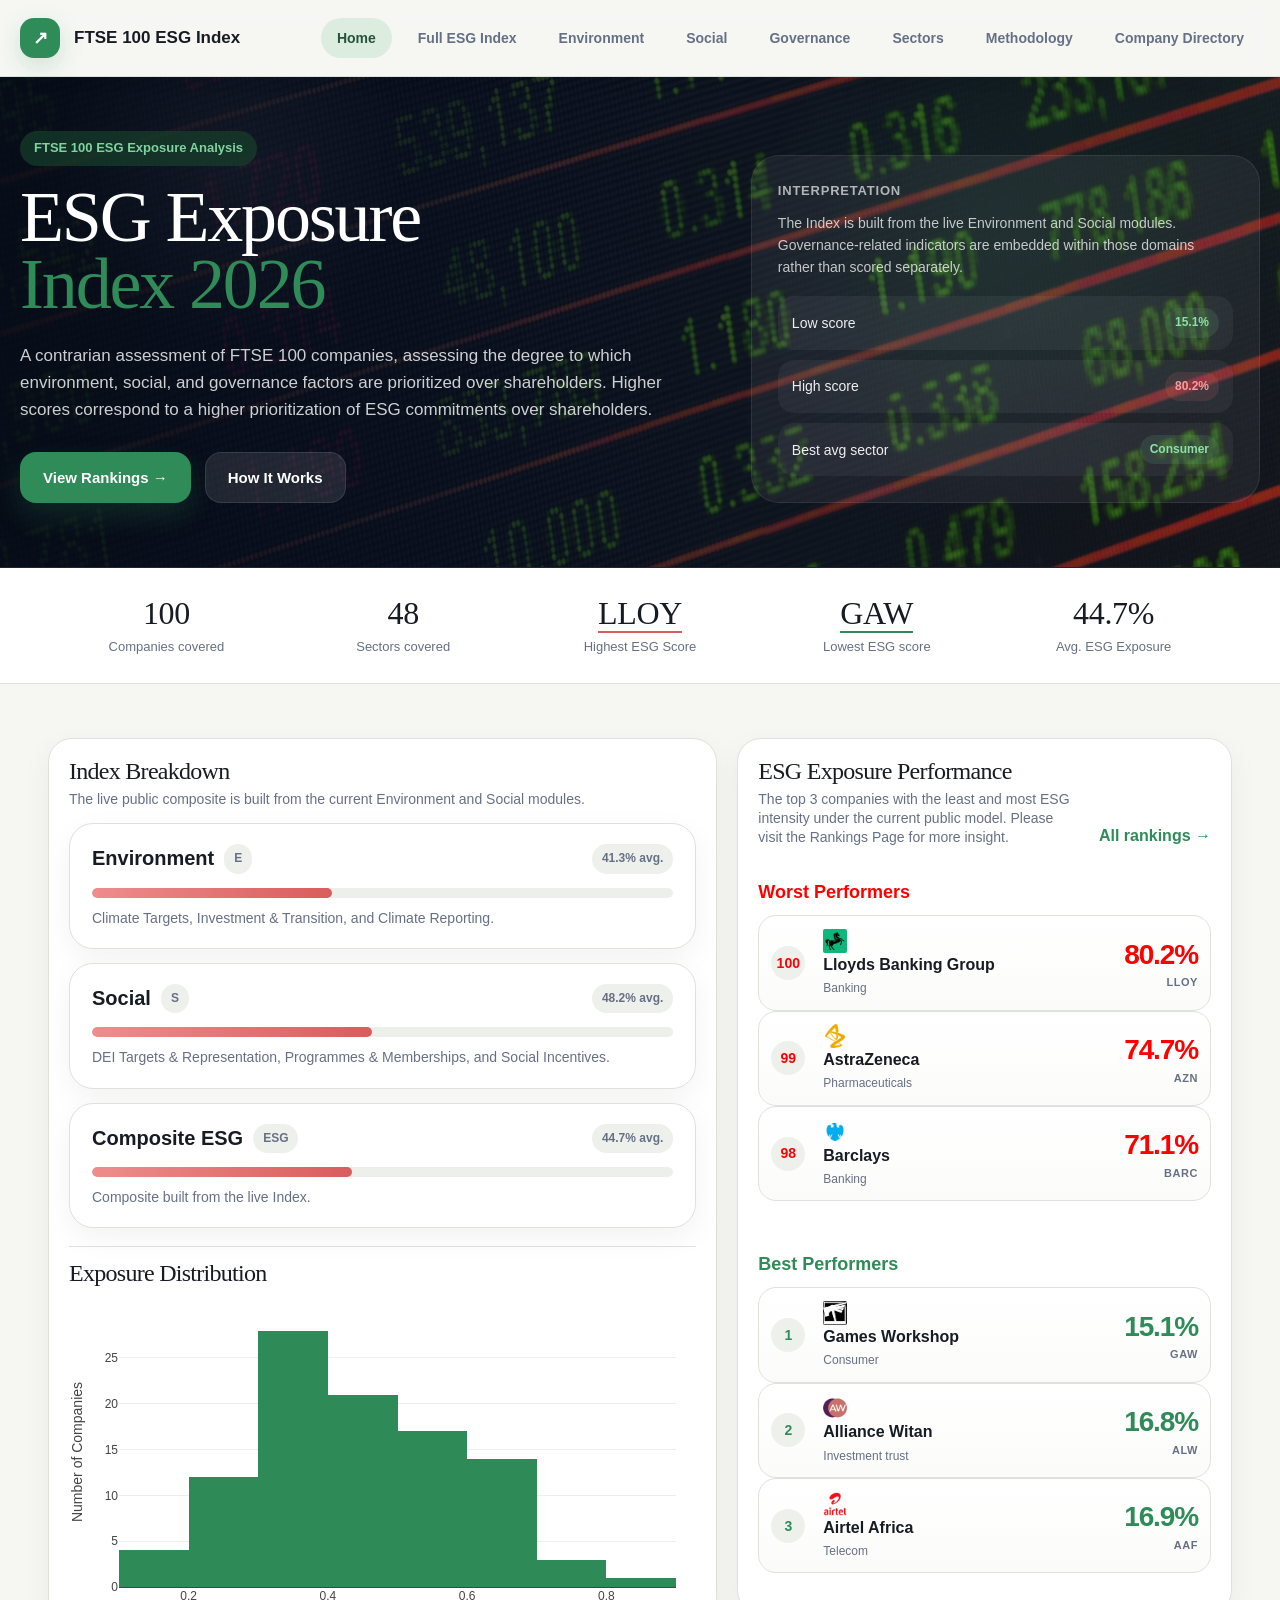
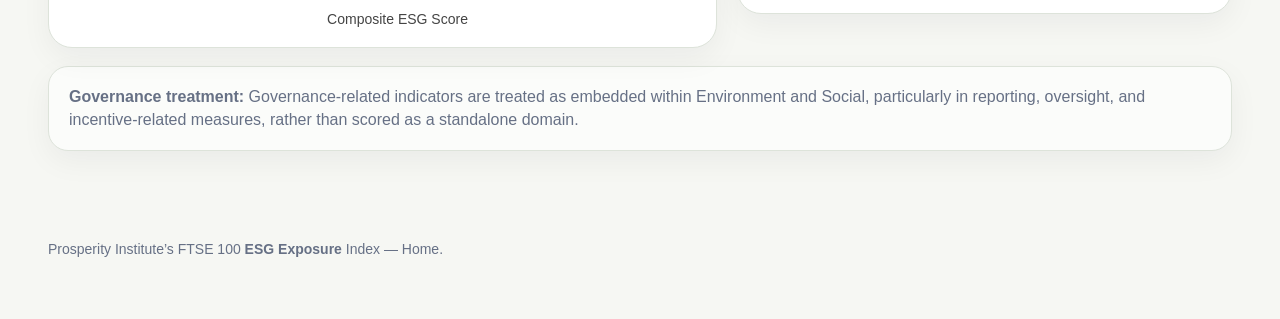
==== commit 986c8587: "Name Change" ====
--- a/index.html
+++ b/index.html
@@ -137,7 +137,7 @@
 <div class="card overview-leaderboard-card">
           <div class="section-head overview-feature-head">
             <div>
-              <h2>ESG Exposure Leaders</h2>
+              <h2>ESG Exposure Performance</h2>
               <p>The top 3 companies with the least and most ESG intensity under the current public model. Please visit the Rankings Page for more insight.</p>
             </div>
             <a href="esg.html" class="section-link">All rankings →</a>
--- a/styles.css
+++ b/styles.css
@@ -292,6 +292,220 @@
   border-color: rgba(255, 255, 255, 0.1);
 }
 
+.btn-score-info {
+  background: var(--green);
+  color: white;
+  box-shadow: 0 8px 20px rgba(47, 139, 87, 0.18);
+  margin-top: 16px;
+  gap: 8px;
+  font-size: 14px;
+}
+
+.btn-score-info span {
+  display: inline-flex;
+  align-items: center;
+  justify-content: center;
+  width: 24px;
+  height: 24px;
+  background: rgba(255, 255, 255, 0.25);
+  border-radius: 50%;
+  font-weight: 800;
+  font-size: 12px;
+}
+
+.btn-score-info:hover {
+  box-shadow: 0 12px 28px rgba(47, 139, 87, 0.22);
+}
+
+/* =========================
+   Modal
+========================= */
+
+.modal {
+  display: none;
+  position: fixed;
+  top: 0;
+  left: 0;
+  right: 0;
+  bottom: 0;
+  z-index: 100;
+  align-items: center;
+  justify-content: center;
+  animation: fadeIn 0.2s ease;
+}
+
+.modal[aria-hidden="false"] {
+  display: flex;
+}
+
+.modal-overlay {
+  position: absolute;
+  top: 0;
+  left: 0;
+  right: 0;
+  bottom: 0;
+  background: rgba(23, 27, 36, 0.6);
+  backdrop-filter: blur(4px);
+  animation: fadeIn 0.2s ease;
+}
+
+.modal-content {
+  position: relative;
+  background: white;
+  border-radius: var(--radius-lg);
+  box-shadow: var(--shadow-strong);
+  max-width: 600px;
+  max-height: 90vh;
+  overflow-y: auto;
+  animation: slideUp 0.3s ease;
+}
+
+@keyframes fadeIn {
+  from { opacity: 0; }
+  to { opacity: 1; }
+}
+
+@keyframes slideUp {
+  from {
+    opacity: 0;
+    transform: translateY(20px);
+  }
+  to {
+    opacity: 1;
+    transform: translateY(0);
+  }
+}
+
+.modal-header {
+  display: flex;
+  align-items: center;
+  justify-content: space-between;
+  padding: 24px 28px;
+  border-bottom: 1px solid var(--line);
+}
+
+.modal-header h2 {
+  margin: 0;
+  font-size: 24px;
+  font-weight: 700;
+  color: var(--ink);
+}
+
+.modal-close {
+  width: 36px;
+  height: 36px;
+  border: none;
+  background: transparent;
+  border-radius: 50%;
+  cursor: pointer;
+  display: flex;
+  align-items: center;
+  justify-content: center;
+  transition: background 0.2s ease;
+  flex-shrink: 0;
+}
+
+.modal-close:hover {
+  background: var(--surface-soft);
+}
+
+.modal-close::before,
+.modal-close::after {
+  content: '';
+  position: absolute;
+  width: 16px;
+  height: 2px;
+  background: var(--ink-soft);
+  border-radius: 1px;
+}
+
+.modal-close::before {
+  transform: rotate(45deg);
+}
+
+.modal-close::after {
+  transform: rotate(-45deg);
+}
+
+.modal-body {
+  padding: 28px;
+}
+
+.modal-body p {
+  margin: 0 0 16px 0;
+  color: var(--ink-soft);
+  line-height: 1.6;
+}
+
+.modal-body h3 {
+  margin: 24px 0 14px 0;
+  font-size: 16px;
+  font-weight: 700;
+  color: var(--ink);
+}
+
+.score-guide {
+  display: flex;
+  flex-direction: column;
+  gap: 16px;
+  margin: 24px 0;
+  padding: 20px;
+  background: var(--surface-muted);
+  border-radius: var(--radius-md);
+}
+
+.score-tier {
+  display: flex;
+  align-items: flex-start;
+  gap: 14px;
+}
+
+.tier-indicator {
+  width: 48px;
+  height: 48px;
+  border-radius: var(--radius-sm);
+  flex-shrink: 0;
+}
+
+.tier-indicator.best {
+  background: #2f8b57;
+}
+
+.tier-indicator.good {
+  background: #c6872f;
+}
+
+.tier-indicator.moderate {
+  background: #f4a261;
+}
+
+.tier-indicator.poor {
+  background: #d95d5d;
+}
+
+.tier-indicator.wasteful {
+  background: #8b4545;
+}
+
+.score-tier strong {
+  display: block;
+  margin-bottom: 4px;
+  color: var(--ink);
+}
+
+.score-range {
+  font-size: 12px;
+  color: var(--ink-faint);
+  font-weight: 600;
+  letter-spacing: 0.05em;
+}
+
+.score-tier p {
+  margin: 8px 0 0 0;
+  font-size: 13px;
+  line-height: 1.5;
+}
+
 .hero-panel {
   align-self: end;
   background: rgba(255, 255, 255, 0.06);
@@ -356,7 +570,7 @@
 
 .stats-grid {
   display: grid;
-  grid-template-columns: repeat(4, 1fr);
+  grid-template-columns: repeat(5, 1fr);
   gap: 0;
 }
 
@@ -568,6 +782,15 @@
   border-radius: 18px;
   border: 1px solid var(--line);
   background: linear-gradient(180deg, #fff, #fbfcfa);
+  transition: all 0.2s ease;
+}
+
+.lb-row[style*="cursor: pointer"]:hover,
+a:hover .lb-row {
+  background: linear-gradient(180deg, #fff, #f0f3ee);
+  border-color: var(--green);
+  box-shadow: 0 4px 12px rgba(47, 139, 87, 0.1);
+  transform: translateX(2px);
 }
 
 .lb-rank {
@@ -596,6 +819,14 @@
   font-size: 13px;
 }
 
+.lb-logo {
+  width: 24px;
+  height: 24px;
+  margin-right: 6px;
+  vertical-align: middle;
+  border-radius: 2px;
+}
+
 .lb-score {
   text-align: right;
 }
@@ -740,6 +971,16 @@
   font-weight: 700;
   font-size: 16px;
   min-width: 240px;
+  display: flex;
+  align-items: center;
+}
+
+.company-logo {
+  width: 32px;
+  height: 32px;
+  margin-right: 8px;
+  vertical-align: middle;
+  border-radius: 4px;
 }
 
 .sector-name {
@@ -981,6 +1222,21 @@
   font-size: 14px;
 }
 
+.method-download-note {
+  margin: 24px 0 0;
+  padding: 18px 20px;
+  background: rgba(46, 139, 87, 0.05);
+  border: 1px solid rgba(46, 139, 87, 0.12);
+  border-radius: 10px;
+  color: var(--ink-soft);
+  font-size: 14px;
+}
+
+.method-download-note a {
+  color: var(--green);
+  text-decoration: underline;
+}
+
 /* =========================
    Responsive
 ========================= */
@@ -991,7 +1247,7 @@
   }
 
   .stats-grid {
-    grid-template-columns: repeat(2, 1fr);
+    grid-template-columns: repeat(3, 1fr);
   }
 }
 
@@ -1297,18 +1553,25 @@
 
 .overview-leaderboard-card .lb-score .value {
   font-size: 28px;
-  color: var(--green);
 }
 
 .overview-leaderboard-card .lb-score .ticker {
   font-size: 11px;
 }
 
-.worst-value {
+.overview-leaderboard-card .worst-value {
   color: red;
 }
 
-.best-value {
+.overview-leaderboard-card .best-value {
+  color: var(--green);
+}
+
+.overview-leaderboard-card .worst-rank {
+  color: red;
+}
+
+.overview-leaderboard-card .best-rank {
   color: var(--green);
 }
 
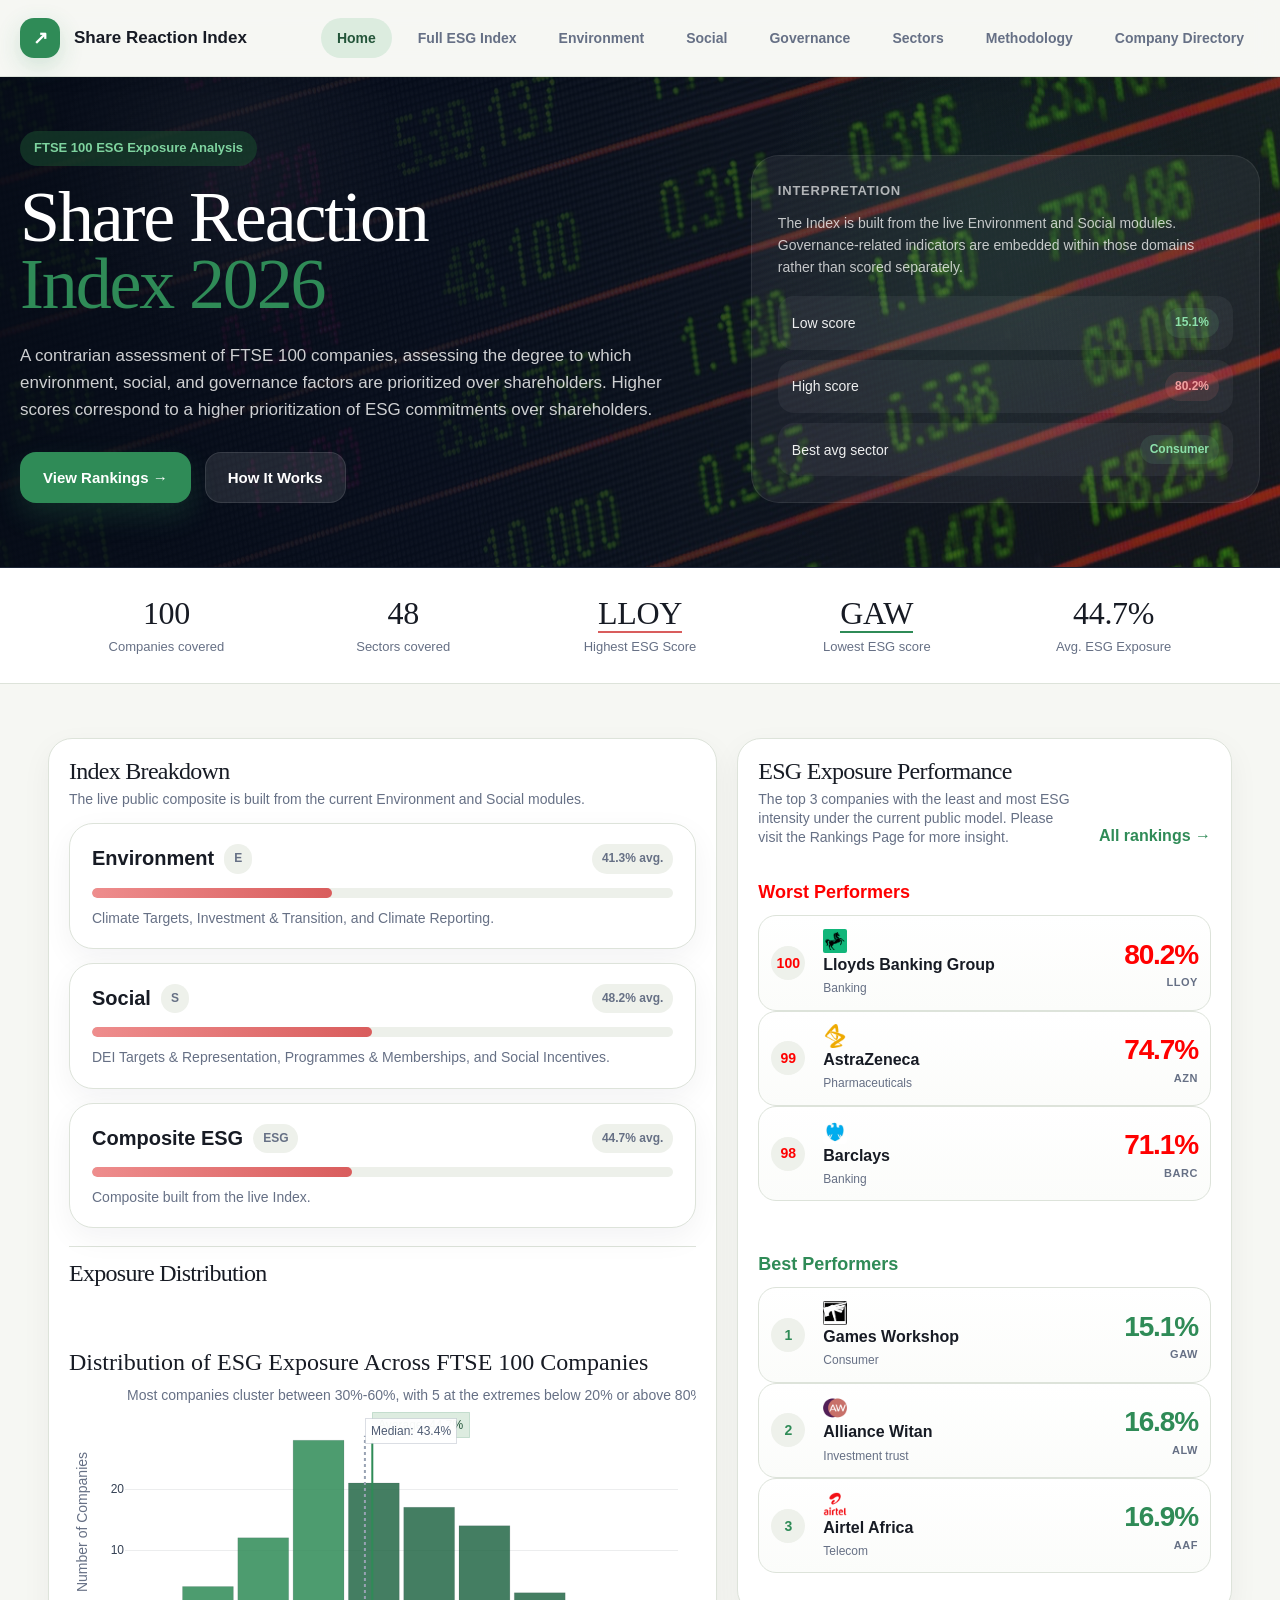
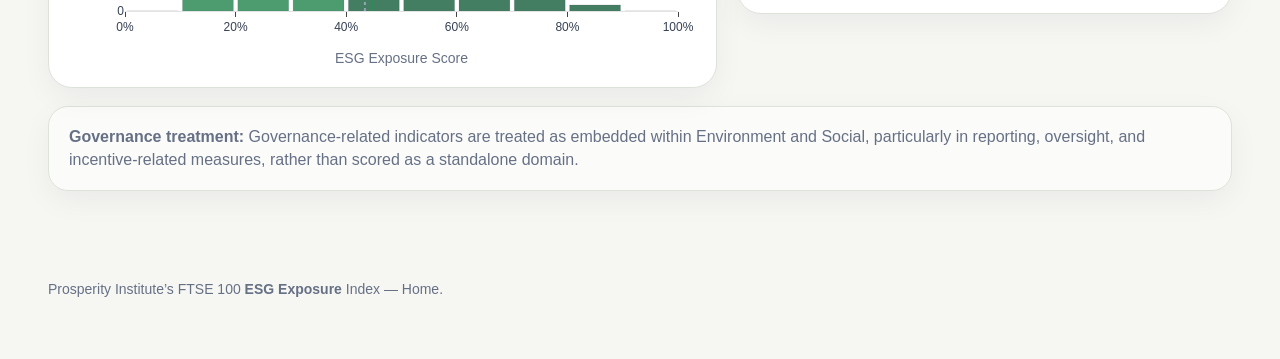
==== commit c7972786: "Front Page Changes" ====
--- a/index.html
+++ b/index.html
@@ -14,7 +14,7 @@
     <div class="wrap nav">
       <a href="index.html" class="brand">
         <div class="brand-mark">↗</div>
-        <div class="brand-name">FTSE 100 ESG Index</div>
+        <div class="brand-name">Share Reaction Index</div>
       </a>
       <nav class="nav-links">
         <a href="index.html" class="active">Home</a>
@@ -34,7 +34,7 @@
       <div>
         <div class="eyebrow">FTSE 100 ESG Exposure Analysis</div>
         <h1>
-          ESG Exposure
+          Share Reaction
           <span class="accent">Index 2026</span>
         </h1>
         <p>
@@ -76,60 +76,66 @@
           </div>
 
           <div class="pillar-stack">
-            <div class="pillar-card">
-              <div class="pillar-top">
-                <div class="pillar-title">
-                  <span>Environment</span>
-                  <span class="pill">E</span>
+            <a href="rankings.html" class="pillar-card-link">
+              <div class="pillar-card">
+                <div class="pillar-top">
+                  <div class="pillar-title">
+                    <span>Environment</span>
+                    <span class="pill">E</span>
+                  </div>
+                  <span class="pill" id="envAvgPill">0.0% avg.</span>
                 </div>
-                <span class="pill" id="envAvgPill">0.0% avg.</span>
+                <div class="progress red">
+                  <span id="envAvgBar" style="width:0%"></span>
+                </div>
+                <div class="pillar-note">
+                  Climate Targets, Investment &amp; Transition, and Climate Reporting.
+                </div>
               </div>
-              <div class="progress red">
-                <span id="envAvgBar" style="width:0%"></span>
+            </a>
+
+            <a href="social.html" class="pillar-card-link">
+              <div class="pillar-card">
+                <div class="pillar-top">
+                  <div class="pillar-title">
+                    <span>Social</span>
+                    <span class="pill">S</span>
+                  </div>
+                  <span class="pill" id="socAvgPill">0.0% avg.</span>
+                </div>
+                <div class="progress red">
+                  <span id="socAvgBar" style="width:0%"></span>
+                </div>
+                <div class="pillar-note">
+                  DEI Targets &amp; Representation, Programmes &amp; Memberships, and Social Incentives.
+                </div>
               </div>
-              <div class="pillar-note">
-                Climate Targets, Investment &amp; Transition, and Climate Reporting.
+            </a>
+
+            <a href="esg.html" class="pillar-card-link">
+              <div class="pillar-card">
+                <div class="pillar-top">
+                  <div class="pillar-title">
+                    <span>Composite ESG</span>
+                    <span class="pill">ESG</span>
+                  </div>
+                  <span class="pill" id="esgAvgPill">0.0% avg.</span>
+                </div>
+                <div class="progress red">
+                  <span id="esgAvgBar" style="width:0%"></span>
+                </div>
+                <div class="pillar-note">
+                 Composite built from the live Index.
+                </div>
               </div>
-            </div>
-
-            <div class="pillar-card">
-              <div class="pillar-top">
-                <div class="pillar-title">
-                  <span>Social</span>
-                  <span class="pill">S</span>
-                </div>
-                <span class="pill" id="socAvgPill">0.0% avg.</span>
-              </div>
-              <div class="progress red">
-                <span id="socAvgBar" style="width:0%"></span>
-              </div>
-              <div class="pillar-note">
-                DEI Targets &amp; Representation, Programmes &amp; Memberships, and Social Incentives.
-              </div>
-            </div>
-
-            <div class="pillar-card">
-              <div class="pillar-top">
-                <div class="pillar-title">
-                  <span>Composite ESG</span>
-                  <span class="pill">ESG</span>
-                </div>
-                <span class="pill" id="esgAvgPill">0.0% avg.</span>
-              </div>
-              <div class="progress red">
-                <span id="esgAvgBar" style="width:0%"></span>
-              </div>
-              <div class="pillar-note">
-               Composite built from the live Index.
-              </div>
-            </div>
+            </a>
           </div>
 
          <div class="overview-distribution-block">
   <div class="section-head overview-feature-head">
     <h2>Exposure Distribution</h2>
   </div>
-  <div id="overviewDistributionChart" style="width:100%;height:320px;"></div>
+  <div id="overviewDistributionChart" class="overview-distribution-chart"></div>
 </div>
 
 </div> <!-- CLOSE overview-breakdown-card -->
--- a/styles.css
+++ b/styles.css
@@ -263,6 +263,46 @@
   flex-wrap: wrap;
 }
 
+.profile-hero-copy {
+  min-width: 0;
+}
+
+.profile-hero-title {
+  display: flex;
+  align-items: center;
+  gap: 20px;
+  margin-top: 18px;
+}
+
+.profile-hero-title h1 {
+  margin: 0;
+  min-width: 0;
+}
+
+.profile-logo-shell {
+  width: 112px;
+  height: 112px;
+  flex: 0 0 112px;
+  display: flex;
+  align-items: center;
+  justify-content: center;
+  padding: 16px;
+  border-radius: 28px;
+  background: rgba(255, 255, 255, 0.95);
+  box-shadow: 0 18px 44px rgba(3, 8, 18, 0.28);
+  backdrop-filter: blur(6px);
+}
+
+.profile-logo-shell[hidden] {
+  display: none;
+}
+
+.profile-company-logo {
+  width: 100%;
+  height: 100%;
+  object-fit: contain;
+}
+
 .btn {
   display: inline-flex;
   align-items: center;
@@ -670,6 +710,19 @@
   padding: 20px 22px;
 }
 
+.pillar-card-link {
+  display: block;
+  text-decoration: none;
+  color: inherit;
+  transition: transform 0.2s ease, box-shadow 0.2s ease;
+}
+
+.pillar-card-link:hover .pillar-card {
+  transform: translateY(-2px);
+  box-shadow: 0 8px 24px rgba(47, 139, 87, 0.12);
+  border-color: var(--green);
+}
+
 .pillar-top {
   display: flex;
   justify-content: space-between;
@@ -881,7 +934,6 @@
 ========================= */
 
 .table-card {
-  background: var(--surface);
   border: 1px solid var(--line);
   border-radius: 24px;
   box-shadow: var(--shadow-strong);
@@ -891,57 +943,150 @@
 .table-wrap {
   overflow-x: auto;
   border-radius: 24px;
-}
-
-table {
+  background: var(--surface);
+}
+
+.table-header {
+  border-bottom: 1px solid var(--line);
+  background: #fbfcfa;
+}
+
+.score-table {
   width: 100%;
-  border-collapse: collapse;
-  min-width: 1350px;
-}
-
-thead th {
+  border-collapse: separate;
+  border-spacing: 0;
+  table-layout: fixed;
+  min-width: 1120px;
+}
+
+.score-table thead th {
+  padding: 18px 20px;
+  border-bottom: 1px solid var(--line);
   text-align: left;
-  padding: 18px 16px;
+  vertical-align: middle;
+  background: #fbfcfa;
+}
+
+.table-header .header-cell {
+  display: inline-flex;
+  align-items: center;
+  justify-content: flex-start;
+  width: 100%;
+  border: none;
+  background: transparent;
+  padding: 0;
   font-size: 13px;
+  font-weight: 800;
   color: var(--ink-soft);
   letter-spacing: 0.04em;
   text-transform: uppercase;
-  border-bottom: 1px solid var(--line);
-  background: #fbfcfa;
-  position: sticky;
-  top: 0;
-  z-index: 2;
+  text-align: left;
   cursor: pointer;
-  white-space: nowrap;
+  white-space: normal;
+  line-height: 1.2;
   transition: color 0.15s ease, background 0.15s ease;
 }
 
-thead th:hover {
+.table-header .header-cell:hover {
   color: var(--ink);
-  background: #f5f7f3;
+}
+
+.table-body {
+  background: var(--surface);
 }
 
 tbody td {
-  padding: 16px;
+  padding: 18px 20px;
   border-bottom: 1px solid var(--line);
   vertical-align: middle;
   font-size: 15px;
-}
-
-tbody tr {
-  transition: background 0.15s ease;
-}
-
-tbody tr:hover {
-  background: #fbfcfa;
+  background: var(--surface);
+}
+
+/* Companies page table column widths */
+body:not(.page-rankings):not(.page-esg):not(.page-social):not(.page-governance) table {
+  width: 100%;
+  table-layout: auto;
+}
+
+body:not(.page-rankings):not(.page-esg):not(.page-social):not(.page-governance) thead th {
+  text-align: left;
+  padding-left: 16px;
+}
+
+body:not(.page-rankings):not(.page-esg):not(.page-social):not(.page-governance) th:nth-child(1),
+body:not(.page-rankings):not(.page-esg):not(.page-social):not(.page-governance) td:nth-child(1) {
+  min-width: 220px;
+}
+
+body:not(.page-rankings):not(.page-esg):not(.page-social):not(.page-governance) th:nth-child(2),
+body:not(.page-rankings):not(.page-esg):not(.page-social):not(.page-governance) td:nth-child(2) {
+  min-width: 90px;
+}
+
+body:not(.page-rankings):not(.page-esg):not(.page-social):not(.page-governance) th:nth-child(3),
+body:not(.page-rankings):not(.page-esg):not(.page-social):not(.page-governance) td:nth-child(3) {
+  min-width: 140px;
+}
+
+body:not(.page-rankings):not(.page-esg):not(.page-social):not(.page-governance) th:nth-child(4),
+body:not(.page-rankings):not(.page-esg):not(.page-social):not(.page-governance) td:nth-child(4) {
+  min-width: 110px;
+}
+
+body:not(.page-rankings):not(.page-esg):not(.page-social):not(.page-governance) th:nth-child(5),
+body:not(.page-rankings):not(.page-esg):not(.page-social):not(.page-governance) td:nth-child(5) {
+  min-width: 130px;
+}
+
+body:not(.page-rankings):not(.page-esg):not(.page-social):not(.page-governance) th:nth-child(6),
+body:not(.page-rankings):not(.page-esg):not(.page-social):not(.page-governance) td:nth-child(6) {
+  min-width: 160px;
+}
+
+body:not(.page-rankings):not(.page-esg):not(.page-social):not(.page-governance) th:nth-child(7),
+body:not(.page-rankings):not(.page-esg):not(.page-social):not(.page-governance) td:nth-child(7) {
+  min-width: 130px;
+}
+
+
+.score-table tbody tr {
+  transition: transform 0.2s ease, filter 0.2s ease;
+}
+
+.score-table tbody tr:hover {
+  transform: translateX(2px);
+  filter: drop-shadow(0 4px 12px rgba(47, 139, 87, 0.1));
+}
+
+.ranking-row {
+  cursor: pointer;
+}
+
+.score-table tbody tr:hover td {
+  background: linear-gradient(180deg, #fff, #f0f3ee);
+  border-top: 1px solid rgba(47, 139, 87, 0.4);
+  border-bottom: 1px solid rgba(47, 139, 87, 0.4);
+}
+
+.score-table tbody tr:hover td:first-child {
+  border-left: 1px solid rgba(47, 139, 87, 0.4);
+  border-top-left-radius: 16px;
+  border-bottom-left-radius: 16px;
+}
+
+.score-table tbody tr:hover td:last-child {
+  border-right: 1px solid rgba(47, 139, 87, 0.4);
+  border-top-right-radius: 16px;
+  border-bottom-right-radius: 16px;
 }
 
 tbody tr:nth-child(even) {
   background: rgba(251, 252, 250, 0.55);
 }
 
-tbody tr:nth-child(even):hover {
-  background: #f7f9f5;
+tbody tr:nth-child(even) td {
+  background: rgba(251, 252, 250, 0.55);
 }
 
 .rank-badge {
@@ -956,8 +1101,23 @@
   font-size: 14px;
 }
 
+.rank-cell,
+.company-cell,
+.ticker-cell,
+.sector-cell,
+.metric-cell,
+.tier-cell {
+  display: flex;
+  align-items: center;
+  justify-content: flex-start;
+  min-width: 0;
+}
+
 .ticker-badge {
   display: inline-flex;
+  align-items: center;
+  justify-content: center;
+  min-width: 52px;
   padding: 5px 8px;
   border-radius: 8px;
   background: var(--surface-muted);
@@ -965,37 +1125,57 @@
   font-size: 12px;
   font-weight: 700;
   letter-spacing: 0.03em;
+  white-space: nowrap;
 }
 
 .company-name {
   font-weight: 700;
   font-size: 16px;
-  min-width: 240px;
   display: flex;
   align-items: center;
+  gap: 10px;
+  min-width: 0;
+}
+
+.company-name span {
+  min-width: 0;
+  overflow: hidden;
+  text-overflow: ellipsis;
+  white-space: nowrap;
 }
 
 .company-logo {
+  flex: 0 0 32px;
   width: 32px;
   height: 32px;
-  margin-right: 8px;
   vertical-align: middle;
   border-radius: 4px;
 }
 
 .sector-name {
   color: var(--ink-soft);
+  white-space: nowrap;
+  overflow: hidden;
+  text-overflow: ellipsis;
 }
 
 .metric-cell {
   display: flex;
   align-items: center;
-  gap: 10px;
-}
-
-.metric-cell .pct {
+  min-width: 0;
+}
+
+.metric-stack {
+  display: flex;
+  flex-direction: column;
+  align-items: flex-start;
+  gap: 6px;
+  width: max-content;
+}
+
+.metric-stack .pct {
   min-width: 54px;
-  text-align: right;
+  text-align: left;
   color: var(--ink-soft);
   font-weight: 700;
   font-size: 13px;
@@ -1022,10 +1202,15 @@
 }
 
 .score-value {
+  text-align: left;
   font-size: 17px;
   font-weight: 800;
   letter-spacing: -0.02em;
   font-variant-numeric: tabular-nums;
+}
+
+.tier-cell {
+  justify-content: flex-start;
 }
 
 .tier-pill {
@@ -1069,6 +1254,112 @@
 .tier-wasteful {
   color: #c94b4b;
   background: #f9e3e3;
+}
+
+body.page-rankings .score-table th:nth-child(1),
+body.page-rankings .score-table td:nth-child(1),
+body.page-esg .score-table th:nth-child(1),
+body.page-esg .score-table td:nth-child(1),
+body.page-social .score-table th:nth-child(1),
+body.page-social .score-table td:nth-child(1),
+body.page-governance .score-table th:nth-child(1),
+body.page-governance .score-table td:nth-child(1) {
+  width: 88px;
+}
+
+body.page-rankings .score-table th:nth-child(2),
+body.page-rankings .score-table td:nth-child(2),
+body.page-esg .score-table th:nth-child(2),
+body.page-esg .score-table td:nth-child(2),
+body.page-social .score-table th:nth-child(2),
+body.page-social .score-table td:nth-child(2),
+body.page-governance .score-table th:nth-child(2),
+body.page-governance .score-table td:nth-child(2) {
+  width: 30%;
+}
+
+body.page-rankings .score-table th:nth-child(3),
+body.page-rankings .score-table td:nth-child(3),
+body.page-esg .score-table th:nth-child(3),
+body.page-esg .score-table td:nth-child(3),
+body.page-social .score-table th:nth-child(3),
+body.page-social .score-table td:nth-child(3),
+body.page-governance .score-table th:nth-child(3),
+body.page-governance .score-table td:nth-child(3) {
+  width: 110px;
+}
+
+body.page-rankings .score-table th:nth-child(4),
+body.page-rankings .score-table td:nth-child(4),
+body.page-esg .score-table th:nth-child(4),
+body.page-esg .score-table td:nth-child(4),
+body.page-social .score-table th:nth-child(4),
+body.page-social .score-table td:nth-child(4),
+body.page-governance .score-table th:nth-child(4),
+body.page-governance .score-table td:nth-child(4) {
+  width: 17%;
+}
+
+body.page-rankings .score-table th:nth-child(5),
+body.page-rankings .score-table td:nth-child(5),
+body.page-rankings .score-table th:nth-child(6),
+body.page-rankings .score-table td:nth-child(6),
+body.page-rankings .score-table th:nth-child(7),
+body.page-rankings .score-table td:nth-child(7),
+body.page-rankings .score-table th:nth-child(8),
+body.page-rankings .score-table td:nth-child(8),
+body.page-social .score-table th:nth-child(5),
+body.page-social .score-table td:nth-child(5),
+body.page-social .score-table th:nth-child(6),
+body.page-social .score-table td:nth-child(6),
+body.page-social .score-table th:nth-child(7),
+body.page-social .score-table td:nth-child(7),
+body.page-social .score-table th:nth-child(8),
+body.page-social .score-table td:nth-child(8) {
+  width: 132px;
+}
+
+body.page-esg .score-table th:nth-child(5),
+body.page-esg .score-table td:nth-child(5),
+body.page-esg .score-table th:nth-child(6),
+body.page-esg .score-table td:nth-child(6),
+body.page-esg .score-table th:nth-child(7),
+body.page-esg .score-table td:nth-child(7),
+body.page-governance .score-table th:nth-child(5),
+body.page-governance .score-table td:nth-child(5),
+body.page-governance .score-table th:nth-child(6),
+body.page-governance .score-table td:nth-child(6),
+body.page-governance .score-table th:nth-child(7),
+body.page-governance .score-table td:nth-child(7) {
+  width: 168px;
+}
+
+body.page-rankings .score-table th:nth-child(9),
+body.page-rankings .score-table td:nth-child(9),
+body.page-social .score-table th:nth-child(9),
+body.page-social .score-table td:nth-child(9),
+body.page-esg .score-table th:nth-child(8),
+body.page-esg .score-table td:nth-child(8),
+body.page-governance .score-table th:nth-child(8),
+body.page-governance .score-table td:nth-child(8) {
+  width: 126px;
+}
+
+body.page-rankings .score-table thead th,
+body.page-social .score-table thead th,
+body.page-governance .score-table thead th {
+  padding-top: 20px;
+  padding-bottom: 20px;
+}
+
+body.page-rankings .table-header .header-cell,
+body.page-social .table-header .header-cell,
+body.page-governance .table-header .header-cell {
+  font-size: 12px;
+}
+
+body.page-social .score-table th:nth-child(8) .header-cell {
+  max-width: 72px;
 }
 
 /* =========================
@@ -1212,6 +1503,11 @@
   max-width: 100% !important;
 }
 
+.overview-distribution-chart {
+  width: 100%;
+  min-height: 360px;
+}
+
 /* =========================
    Footer
 ========================= */
@@ -1308,6 +1604,10 @@
   .sector-panel-card {
     padding: 16px;
   }
+
+  .overview-distribution-chart {
+    min-height: 320px;
+  }
 }
 
 @media (max-width: 720px) {
@@ -1317,6 +1617,19 @@
     padding-right: 18px;
   }
 
+  .profile-hero-title {
+    align-items: flex-start;
+    flex-direction: column;
+  }
+
+  .profile-logo-shell {
+    width: 88px;
+    height: 88px;
+    flex-basis: 88px;
+    padding: 14px;
+    border-radius: 22px;
+  }
+
   .hero h1 {
     font-size: 46px;
   }
@@ -1331,7 +1644,11 @@
   }
 
   .company-name {
-    min-width: 180px;
+    font-size: 15px;
+  }
+
+  .overview-distribution-chart {
+    min-height: 280px;
   }
 }
 
@@ -1354,23 +1671,22 @@
    SOCIAL PAGE TABLE COMPACT FIX
 ========================= */
 
-body.page-social table {
+body.page-social .score-table {
   min-width: 1180px;
 }
 
-body.page-social thead th {
+body.page-social .score-table thead th {
   white-space: normal;
   line-height: 1.15;
   font-size: 11px;
   padding: 16px 12px;
 }
 
-body.page-social tbody td {
+body.page-social .score-table tbody td {
   padding: 14px 12px;
 }
 
 body.page-social .company-name {
-  min-width: 150px;
   font-size: 15px;
 }
 
@@ -1378,7 +1694,7 @@
   font-size: 13px;
 }
 
-body.page-social .metric-cell {
+body.page-social .metric-stack {
   gap: 8px;
 }
 
@@ -1386,7 +1702,7 @@
   width: 64px;
 }
 
-body.page-social .metric-cell .pct {
+body.page-social .metric-stack .pct {
   min-width: 40px;
   font-size: 12px;
 }
@@ -1406,12 +1722,12 @@
 }
 
 @media (max-width: 1200px) {
-  body.page-social table {
+  body.page-social .score-table {
     min-width: 1080px;
   }
 
   body.page-social .company-name {
-    min-width: 135px;
+    font-size: 14px;
   }
 
   body.page-social .tiny-track {
@@ -1420,21 +1736,20 @@
 }
 
 @media (max-width: 900px) {
-  body.page-social table {
+  body.page-social .score-table {
     min-width: 980px;
   }
 
-  body.page-social thead th {
+  body.page-social .score-table thead th {
     font-size: 10px;
     padding: 14px 10px;
   }
 
-  body.page-social tbody td {
+  body.page-social .score-table tbody td {
     padding: 12px 10px;
   }
 
   body.page-social .company-name {
-    min-width: 120px;
     font-size: 14px;
   }
 
@@ -1442,7 +1757,7 @@
     width: 52px;
   }
 
-  body.page-social .metric-cell .pct {
+  body.page-social .metric-stack .pct {
     min-width: 36px;
     font-size: 11px;
   }
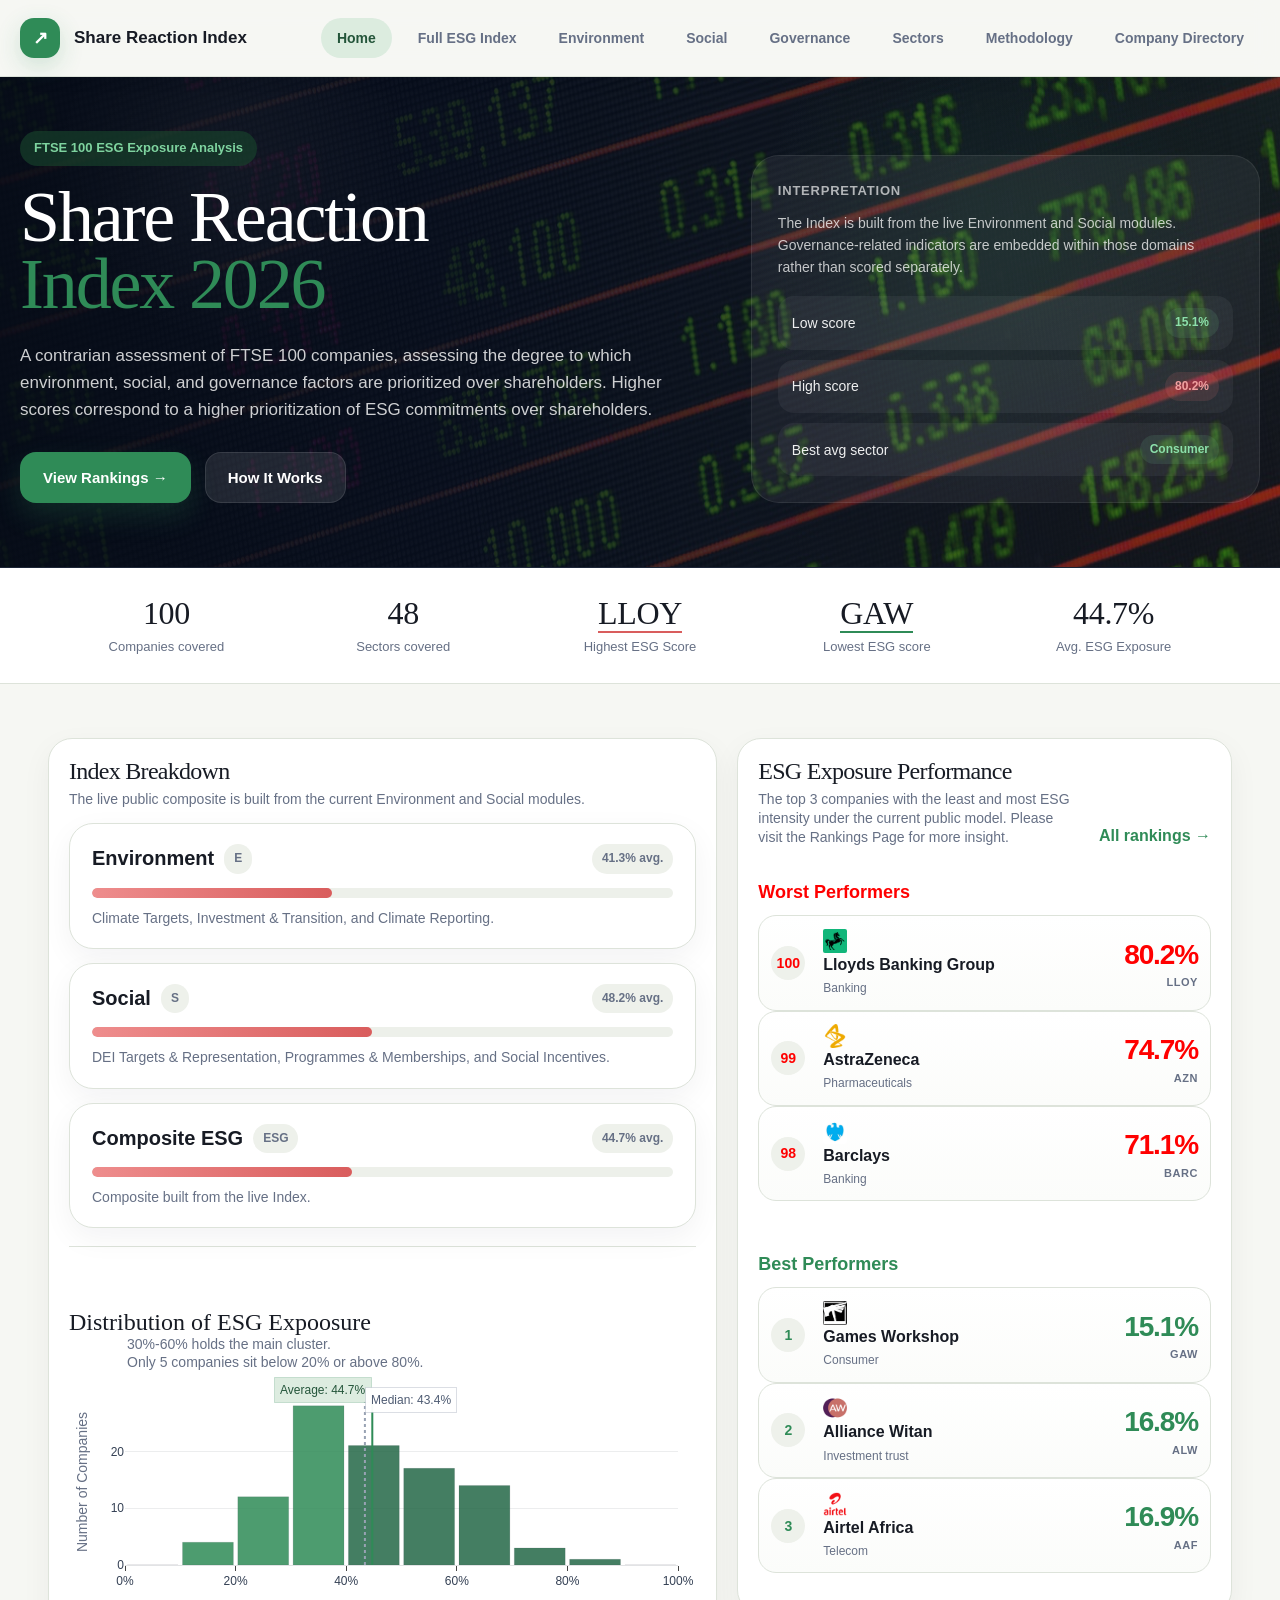
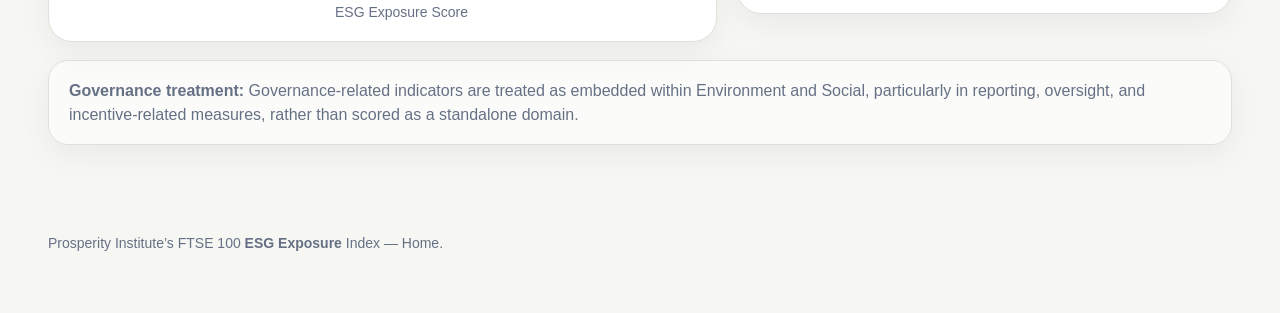
==== commit 90bbb5cc: "fixing graph" ====
--- a/index.html
+++ b/index.html
@@ -132,9 +132,6 @@
           </div>
 
          <div class="overview-distribution-block">
-  <div class="section-head overview-feature-head">
-    <h2>Exposure Distribution</h2>
-  </div>
   <div id="overviewDistributionChart" class="overview-distribution-chart"></div>
 </div>
 
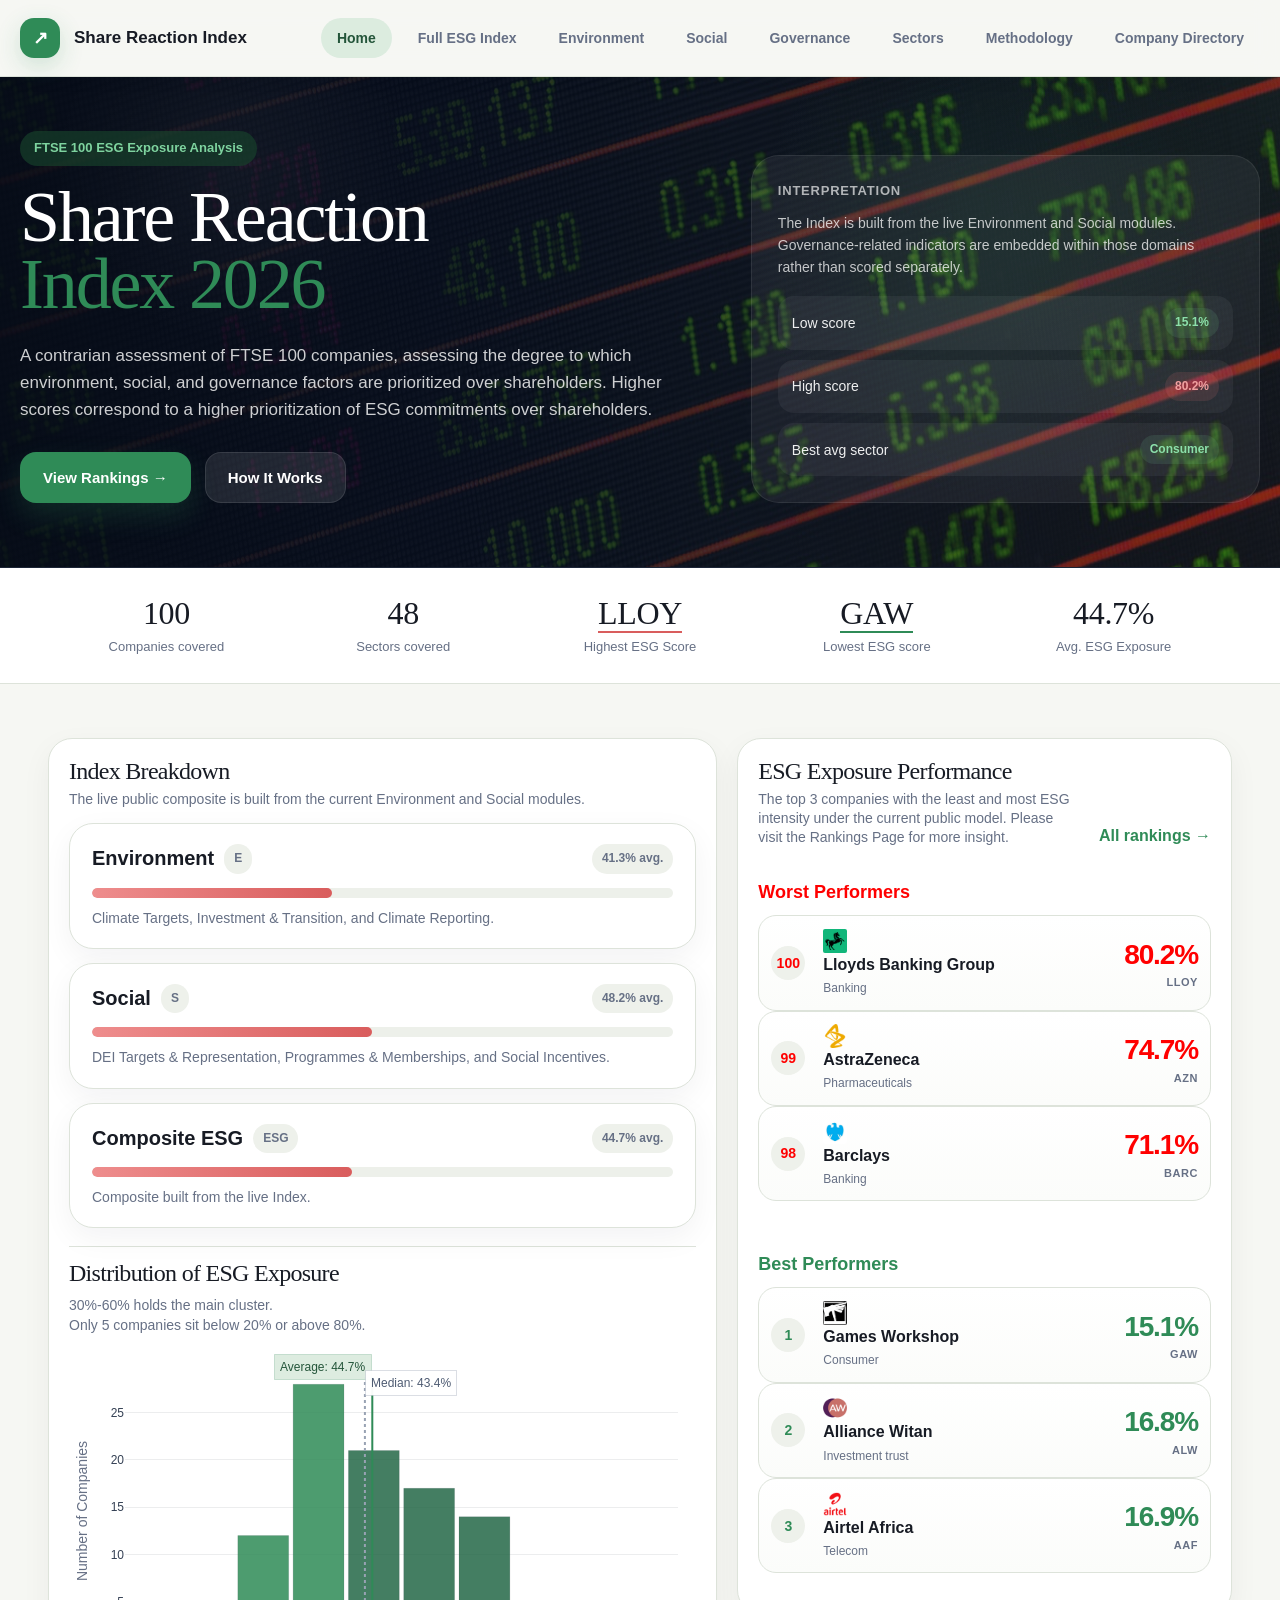
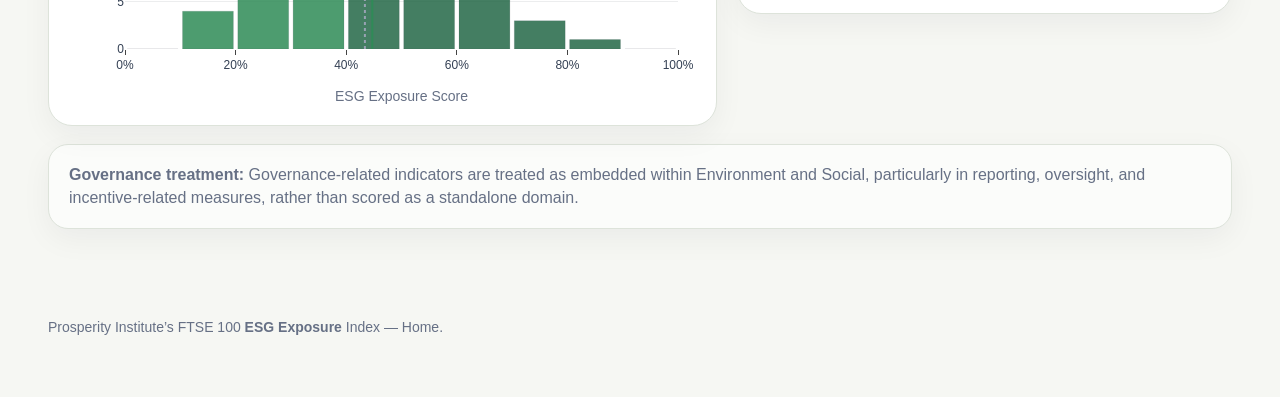
==== commit ed770d0e: "Title fix" ====
--- a/index.html
+++ b/index.html
@@ -132,6 +132,10 @@
           </div>
 
          <div class="overview-distribution-block">
+  <div class="overview-distribution-head">
+    <h3 id="overviewDistributionTitle">Distribution of ESG Exposure</h3>
+    <p id="overviewDistributionSubtitle"></p>
+  </div>
   <div id="overviewDistributionChart" class="overview-distribution-chart"></div>
 </div>
 
--- a/styles.css
+++ b/styles.css
@@ -279,6 +279,47 @@
   min-width: 0;
 }
 
+.profile-contact-block {
+  display: flex;
+  flex-wrap: wrap;
+  gap: 12px;
+  margin-top: 18px;
+}
+
+.profile-contact-block[hidden] {
+  display: none;
+}
+
+.profile-contact-item {
+  display: inline-flex;
+  align-items: center;
+  gap: 10px;
+  padding: 12px 16px;
+  border-radius: 18px;
+  background: rgba(255, 255, 255, 0.08);
+  border: 1px solid rgba(255, 255, 255, 0.12);
+  max-width: 100%;
+}
+
+.profile-contact-label {
+  color: rgba(255, 255, 255, 0.7);
+  font-size: 12px;
+  font-weight: 700;
+  letter-spacing: 0.08em;
+  text-transform: uppercase;
+}
+
+.profile-contact-link {
+  color: #ffffff;
+  font-weight: 600;
+  text-decoration: none;
+  word-break: break-word;
+}
+
+.profile-contact-link:hover {
+  color: #9fe3b7;
+}
+
 .profile-logo-shell {
   width: 112px;
   height: 112px;
@@ -612,6 +653,10 @@
   display: grid;
   grid-template-columns: repeat(5, 1fr);
   gap: 0;
+}
+
+#profileStatsGrid {
+  grid-template-columns: repeat(4, minmax(0, 1fr));
 }
 
 .stat {
@@ -1508,6 +1553,28 @@
   min-height: 360px;
 }
 
+.overview-distribution-head {
+  margin-bottom: 10px;
+}
+
+.overview-distribution-head h3 {
+  margin: 0;
+  font-family: Georgia, "Times New Roman", serif;
+  font-size: 24px;
+  line-height: 1.05;
+  letter-spacing: -0.03em;
+  font-weight: 400;
+  color: var(--ink);
+}
+
+.overview-distribution-head p {
+  margin: 8px 0 0;
+  max-width: 720px;
+  color: var(--ink-soft);
+  font-size: 14px;
+  line-height: 1.45;
+}
+
 /* =========================
    Footer
 ========================= */
@@ -1545,6 +1612,10 @@
   .stats-grid {
     grid-template-columns: repeat(3, 1fr);
   }
+
+  #profileStatsGrid {
+    grid-template-columns: repeat(4, minmax(0, 1fr));
+  }
 }
 
 @media (max-width: 980px) {
@@ -1583,6 +1654,10 @@
   .nav-links {
     justify-content: flex-start;
   }
+
+  #profileStatsGrid {
+    grid-template-columns: repeat(2, minmax(0, 1fr));
+  }
 }
 
 @media (max-width: 900px) {
@@ -1607,6 +1682,10 @@
 
   .overview-distribution-chart {
     min-height: 320px;
+  }
+
+  .overview-distribution-head h3 {
+    font-size: 22px;
   }
 }
 
@@ -1630,6 +1709,11 @@
     border-radius: 22px;
   }
 
+  .profile-contact-item {
+    align-items: flex-start;
+    flex-direction: column;
+  }
+
   .hero h1 {
     font-size: 46px;
   }
@@ -1649,6 +1733,14 @@
 
   .overview-distribution-chart {
     min-height: 280px;
+  }
+
+  .overview-distribution-head h3 {
+    font-size: 20px;
+  }
+
+  .overview-distribution-head p {
+    font-size: 13px;
   }
 }
 
@@ -1665,6 +1757,10 @@
 
   .btn {
     width: 100%;
+  }
+
+  #profileStatsGrid {
+    grid-template-columns: 1fr;
   }
 }
 /* =========================
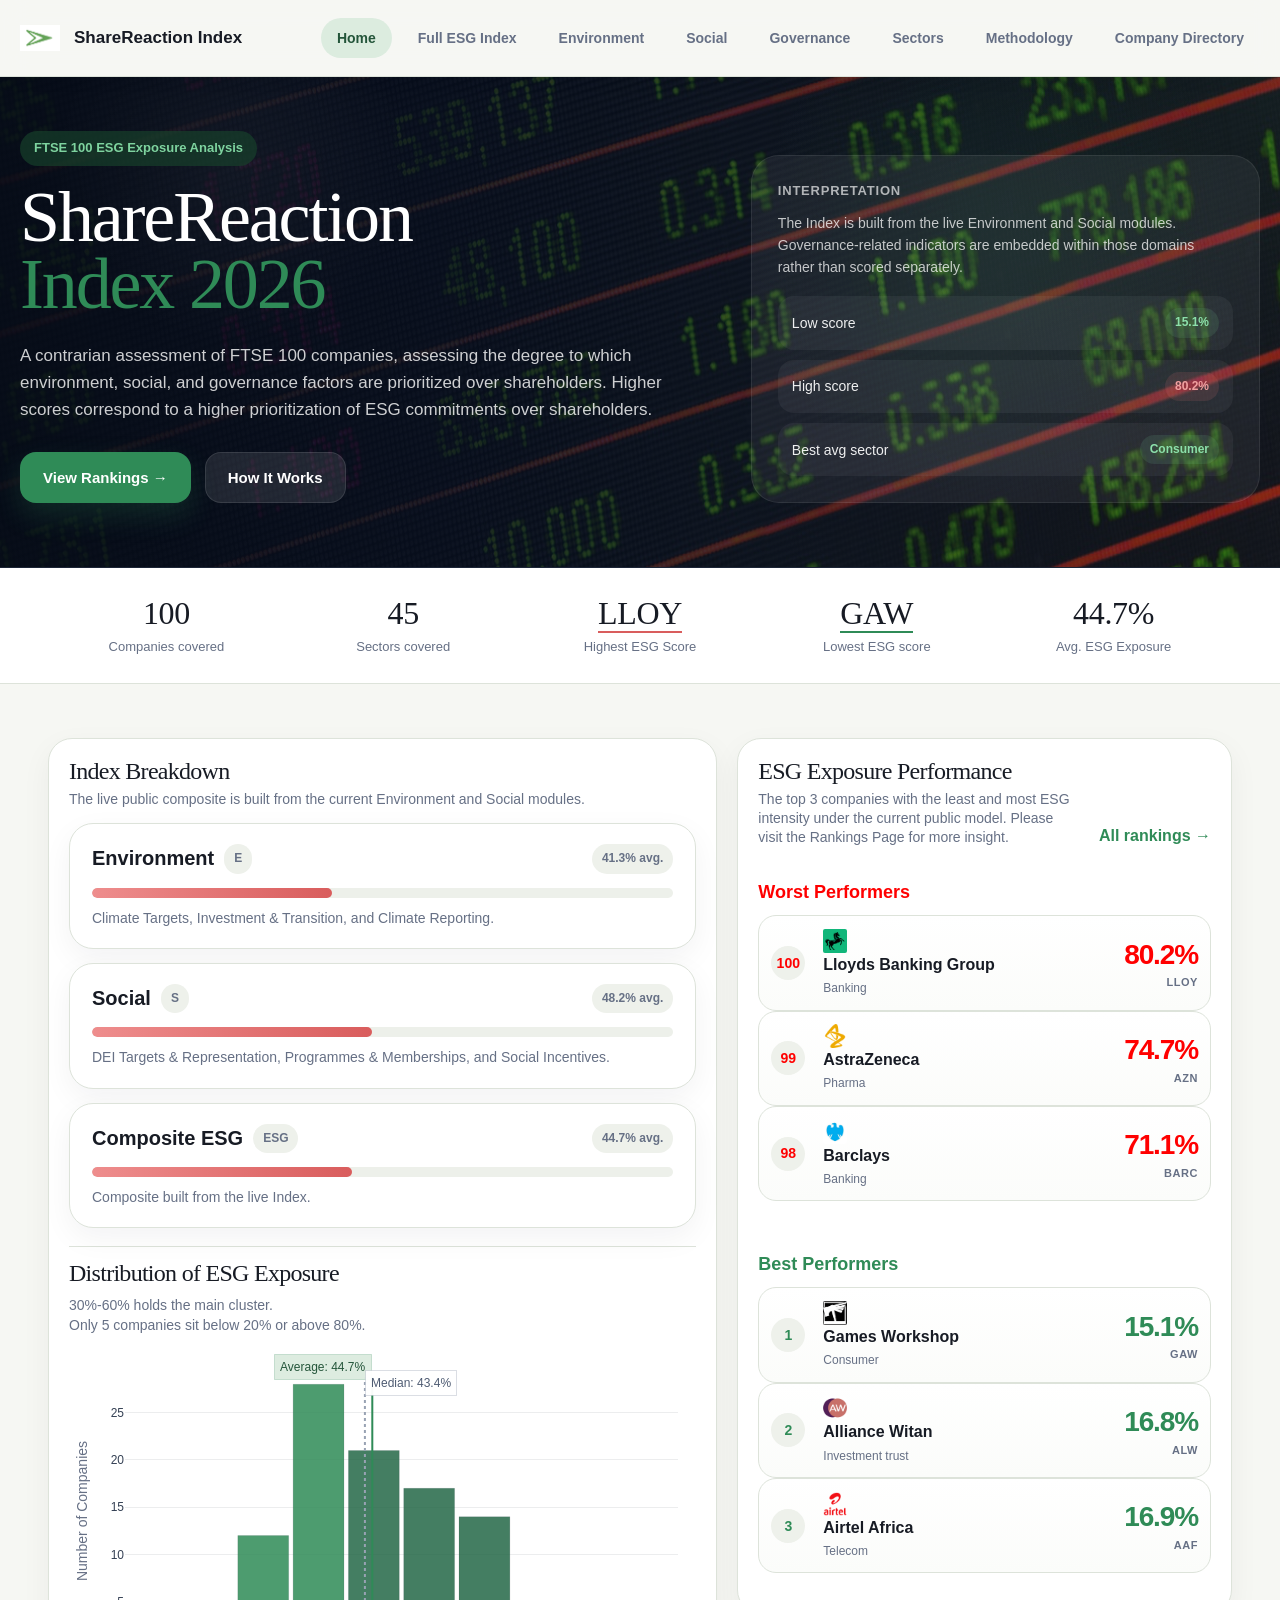
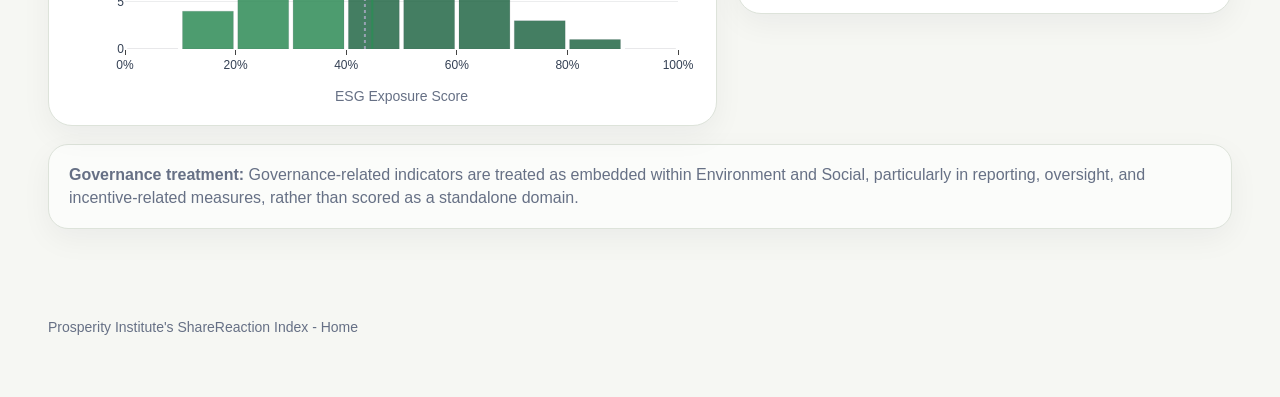
==== commit 3498b30b: "Branding Changes" ====
--- a/index.html
+++ b/index.html
@@ -13,8 +13,8 @@
   <header>
     <div class="wrap nav">
       <a href="index.html" class="brand">
-        <div class="brand-mark">↗</div>
-        <div class="brand-name">Share Reaction Index</div>
+        <img class="brand-mark" src="assets/logos/PI_Arrow.png" alt="Prosperity Institute logo" />
+        <div class="brand-name">ShareReaction Index</div>
       </a>
       <nav class="nav-links">
         <a href="index.html" class="active">Home</a>
@@ -34,7 +34,7 @@
       <div>
         <div class="eyebrow">FTSE 100 ESG Exposure Analysis</div>
         <h1>
-          Share Reaction
+          ShareReaction
           <span class="accent">Index 2026</span>
         </h1>
         <p>
@@ -165,7 +165,7 @@
 
   <footer class="foot">
     <div class="wrap">
-      Prosperity Institute’s FTSE 100 <strong>ESG Exposure</strong> Index — Home.
+      Prosperity Institute's ShareReaction Index - Home
     </div>
   </footer>
 </body>
--- a/styles.css
+++ b/styles.css
@@ -108,13 +108,8 @@
 .brand-mark {
   width: 40px;
   height: 40px;
-  border-radius: 14px;
-  display: grid;
-  place-items: center;
-  background: var(--green);
-  color: white;
-  box-shadow: 0 8px 24px rgba(47, 139, 87, 0.2);
-  font-size: 18px;
+  display: block;
+  object-fit: contain;
   flex: 0 0 auto;
 }
 
@@ -329,9 +324,8 @@
   justify-content: center;
   padding: 16px;
   border-radius: 28px;
-  background: rgba(255, 255, 255, 0.95);
+  background: #ffffff;
   box-shadow: 0 18px 44px rgba(3, 8, 18, 0.28);
-  backdrop-filter: blur(6px);
 }
 
 .profile-logo-shell[hidden] {
@@ -638,6 +632,21 @@
   color: #8ce0aa;
   font-size: 12px;
   font-weight: 700;
+}
+
+.signal .tag.rank-good {
+  background: #e8f5ea;
+  color: #1f7a46;
+}
+
+.signal .tag.rank-medium {
+  background: #f8edd8;
+  color: #b7811f;
+}
+
+.signal .tag.rank-bad {
+  background: #f9e3e3;
+  color: #c94b4b;
 }
 
 /* =========================
@@ -1054,6 +1063,10 @@
   table-layout: auto;
 }
 
+body:not(.page-rankings):not(.page-esg):not(.page-social):not(.page-governance) .toolbar {
+  grid-template-columns: minmax(0, 1fr) 220px;
+}
+
 body:not(.page-rankings):not(.page-esg):not(.page-social):not(.page-governance) thead th {
   text-align: left;
   padding-left: 16px;
@@ -1081,17 +1094,12 @@
 
 body:not(.page-rankings):not(.page-esg):not(.page-social):not(.page-governance) th:nth-child(5),
 body:not(.page-rankings):not(.page-esg):not(.page-social):not(.page-governance) td:nth-child(5) {
-  min-width: 130px;
+  min-width: 240px;
 }
 
 body:not(.page-rankings):not(.page-esg):not(.page-social):not(.page-governance) th:nth-child(6),
 body:not(.page-rankings):not(.page-esg):not(.page-social):not(.page-governance) td:nth-child(6) {
-  min-width: 160px;
-}
-
-body:not(.page-rankings):not(.page-esg):not(.page-social):not(.page-governance) th:nth-child(7),
-body:not(.page-rankings):not(.page-esg):not(.page-social):not(.page-governance) td:nth-child(7) {
-  min-width: 130px;
+  min-width: 200px;
 }
 
 
